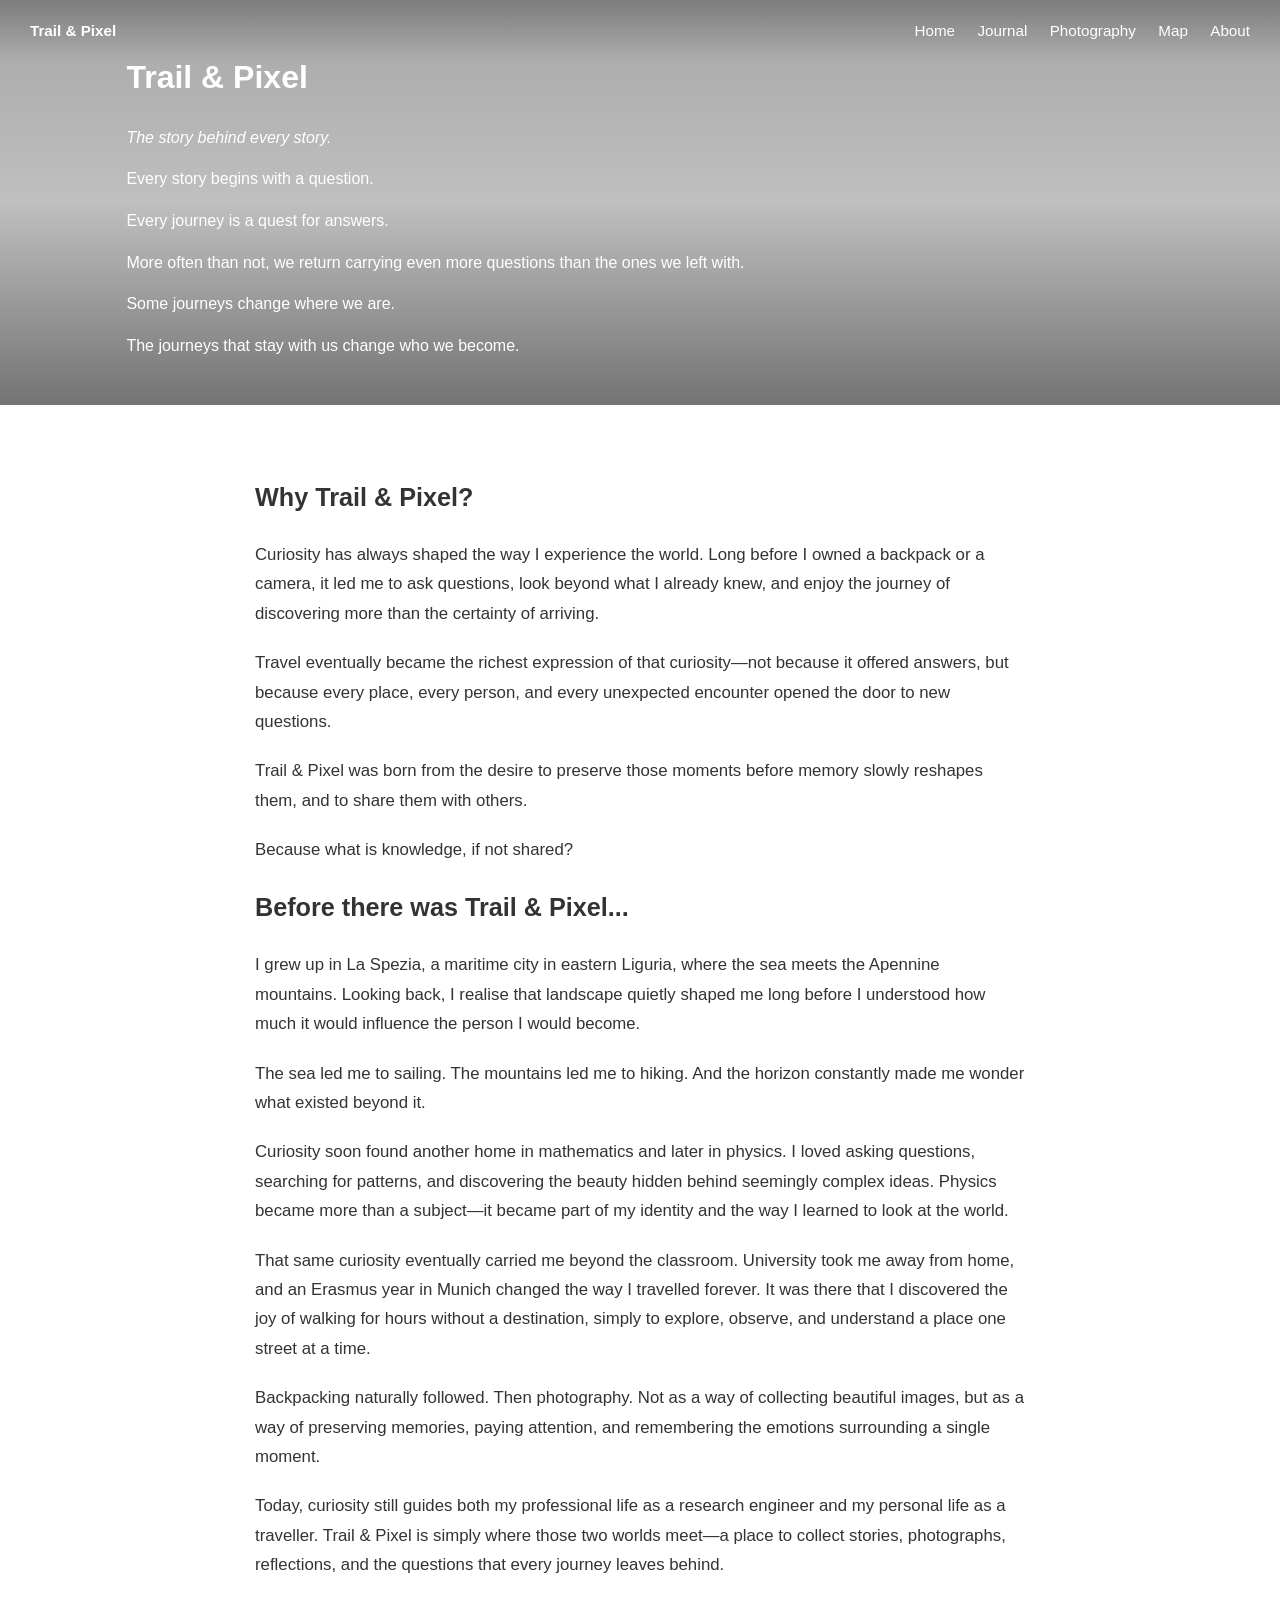
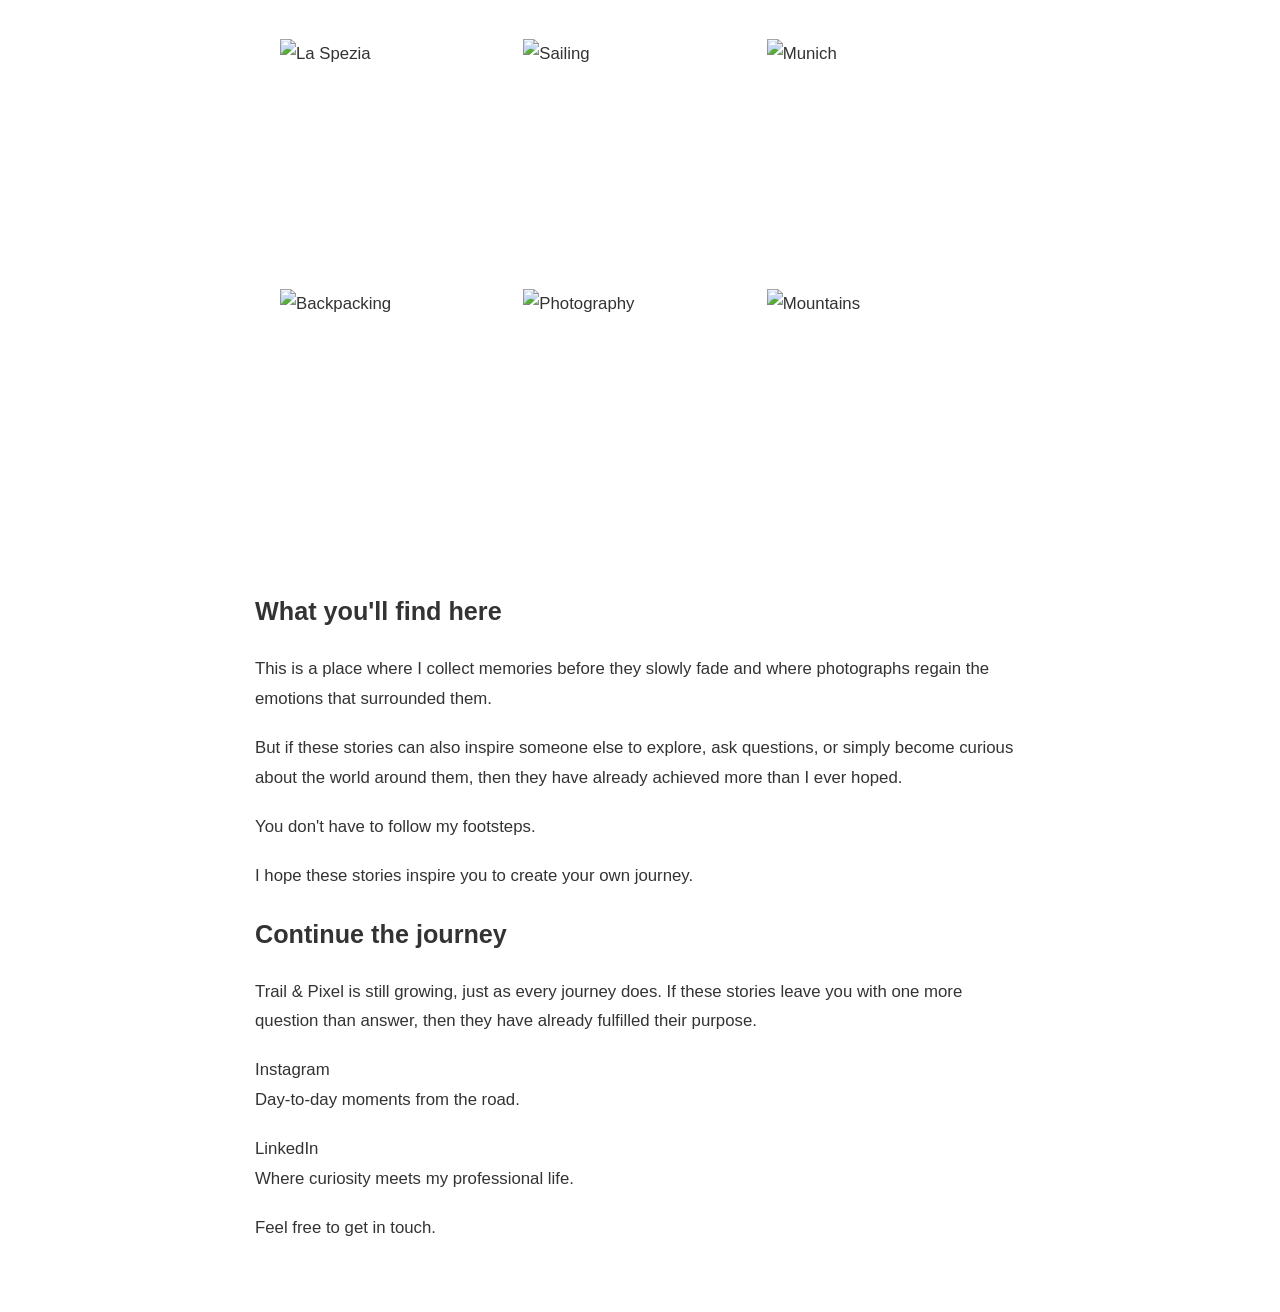
==== about.html @ 0eb4bc09 "Update about.html" ====
<!DOCTYPE html>
<html lang="en">

<head>
    <meta charset="utf-8">
    <meta name="viewport" content="width=device-width, initial-scale=1">
    <title>About | Trail & Pixel</title>

    <link rel="stylesheet" href="style.css">
</head>

<body class="about">

<!-- =========================
     NAVIGATION
========================== -->

<nav>

    <div class="logo">
        <a href="index.html"><strong>Trail & Pixel</strong></a>
    </div>

    <div class="nav-links">
        <a href="index.html">Home</a>
        <a href="journal.html">Journal</a>
        <a href="photography.html">Photography</a>
        <a href="map.html">Map</a>
        <a href="about.html">About</a>
    </div>

</nav>


<!-- =========================
     HERO
========================== -->

<header class="about-hero">

    <div class="overlay"></div>

    <div class="hero-content">

        <h1>Trail & Pixel</h1>

        <p class="subtitle">
            <em>The story behind every story.</em>
        </p>

        <div class="manifesto">

            <p>Every story begins with a question.</p>

            <p>Every journey is a quest for answers.</p>

            <p>More often than not, we return carrying even more questions than the ones we left with.</p>

            <p>Some journeys change where we are.</p>

            <p>The journeys that stay with us change who we become.</p>

        </div>

    </div>

</header>


<!-- =========================
     MAIN CONTENT
========================== -->

<main class="about-content">


<section>

<h2>Why Trail & Pixel?</h2>

<p>
Curiosity has always shaped the way I experience the world.
Long before I owned a backpack or a camera, it led me to ask questions, look beyond what I already knew, and enjoy the journey of discovering more than the certainty of arriving.
</p>

<p>
Travel eventually became the richest expression of that curiosity—not because it offered answers, but because every place, every person, and every unexpected encounter opened the door to new questions.
</p>

<p>
Trail & Pixel was born from the desire to preserve those moments before memory slowly reshapes them, and to share them with others.
</p>

<p>
Because what is knowledge, if not shared?
</p>

</section>


<section>

<h2>Before there was Trail & Pixel...</h2>

<p>
I grew up in La Spezia, a maritime city in eastern Liguria, where the sea meets the Apennine mountains. Looking back, I realise that landscape quietly shaped me long before I understood how much it would influence the person I would become.
</p>

<p>
The sea led me to sailing. The mountains led me to hiking. And the horizon constantly made me wonder what existed beyond it.
</p>

<p>
Curiosity soon found another home in mathematics and later in physics. I loved asking questions, searching for patterns, and discovering the beauty hidden behind seemingly complex ideas. Physics became more than a subject—it became part of my identity and the way I learned to look at the world.
</p>

<p>
That same curiosity eventually carried me beyond the classroom. University took me away from home, and an Erasmus year in Munich changed the way I travelled forever. It was there that I discovered the joy of walking for hours without a destination, simply to explore, observe, and understand a place one street at a time.
</p>

<p>
Backpacking naturally followed. Then photography. Not as a way of collecting beautiful images, but as a way of preserving memories, paying attention, and remembering the emotions surrounding a single moment.
</p>

<p>
Today, curiosity still guides both my professional life as a research engineer and my personal life as a traveller. Trail & Pixel is simply where those two worlds meet—a place to collect stories, photographs, reflections, and the questions that every journey leaves behind.
</p>

</section>


<!-- =========================
     IMAGE STRIP
========================== -->

<section class="strip">

    <img src="images/laspezia.jpg" alt="La Spezia">

    <img src="images/sailing.jpg" alt="Sailing">

    <img src="images/munich.jpg" alt="Munich">

    <img src="images/backpacking.jpg" alt="Backpacking">

    <img src="images/camera.jpg" alt="Photography">

    <img src="images/mountains.jpg" alt="Mountains">

</section>


<!-- =========================
     CONTINUE
========================== -->

<section class="continue">
<!-- WHAT YOU'LL FIND HERE -->

<section class="what-youll-find">

<h2>What you'll find here</h2>
<p>
This is a place where I collect memories before they slowly fade and where photographs regain the emotions that surrounded them.
</p>

<p>
But if these stories can also inspire someone else to explore, ask questions, or simply become curious about the world around them, then they have already achieved more than I ever hoped.
</p>

<p>
You don't have to follow my footsteps.
</p>

<p>
I hope these stories inspire you to create your own journey.
</p>

</section>

<!-- =========================
     CONTINUE
========================== -->

<section class="continue">
   
<h2>Continue the journey</h2>

<p>
Trail & Pixel is still growing, just as every journey does.
If these stories leave you with one more question than answer, then they have already fulfilled their purpose.
</p>

<div class="social-links">

<p>
<a href="https://www.instagram.com/YOURPROFILE" target="_blank">Instagram</a><br>
Day-to-day moments from the road.
</p>

<p>
<a href="https://www.linkedin.com/in/letiziaferbel/" target="_blank">LinkedIn</a><br>
Where curiosity meets my professional life.
</p>

<p>
  <a href="mailto:YOUR_EMAIL@example.com">
    Feel free to get in touch.
  </a>
</p>


</section>

</div>

</section>

</main>

</body>

</html>
---- style.css ----
/* =========================
   BASE
========================= */

* {
  box-sizing: border-box;
}

body {
  margin: 0;
  font-family: -apple-system, BlinkMacSystemFont, "Segoe UI", Roboto, sans-serif;
  line-height: 1.6;
  color: #222;
  background: #fff;
}

a {
  text-decoration: none;
  color: inherit;
}

/* =========================
   NAV (GLOBAL)
========================= */

nav {
  position: absolute;
  width: 100%;
  top: 0;
  left: 0;
  padding: 18px 30px;
  display: flex;
  justify-content: space-between;
  align-items: center;
  z-index: 10;

  /* subtle readability over images */
  background: linear-gradient(
    to bottom,
    rgba(0,0,0,0.25),
    rgba(0,0,0,0)
  );
}

nav a {
  color: white;
  margin-left: 18px;
  font-size: 0.95rem;
}

nav a:first-child {
  margin-left: 0;
}

/* =========================
   HERO (HOME)
========================= */

.hero {
  height: 65vh;
  background: url('images/hero.jpg') center/cover no-repeat;
  position: relative;

  display: flex;
  align-items: center;
  justify-content: flex-start;

  color: white;
}

.overlay {
  position: absolute;
  inset: 0;
  background: linear-gradient(
    to bottom,
    rgba(0,0,0,0.35),
    rgba(0,0,0,0.25),
    rgba(0,0,0,0.55)
  );
}

.hero-content {
  position: relative;
  max-width: 720px;
  padding: 0 24px;
  margin-left: 8vw;
}

.hero h1 {
  font-size: 3rem;
  font-weight: 500;
  margin: 0;
  letter-spacing: 1px;
}

.hero p {
  margin-top: 10px;
  font-weight: 300;
  opacity: 0.9;
  max-width: 600px;
}

/* =========================
   FEATURED (HOME)
========================= */

.featured {
  max-width: 1100px;
  margin: 80px auto;
  padding: 0 25px;
}

.featured h3 {
  font-weight: 500;
  margin-bottom: 20px;
}

.featured-card {
  display: block;
}

.featured-card img {
  width: 100%;
  height: 420px;
  object-fit: cover;
  margin-bottom: 15px;
}

.featured-text h4 {
  margin: 0;
  font-weight: 500;
}

.featured-text p {
  color: #555;
}

/* =========================
   SECTIONS (HOME)
========================= */

.sections {
  display: grid;
  grid-template-columns: repeat(3, 1fr);
  gap: 40px;
  max-width: 1100px;
  margin: 0 auto;
  padding: 0 25px;
}

.card {
  padding: 0;
}

.card h3 {
  font-size: 1.2rem;
  font-weight: 500;
  margin-bottom: 8px;
}

.card p {
  font-size: 0.95rem;
  opacity: 0.7;
}

.card a {
  display: inline-block;
  margin-top: 12px;
  font-weight: 500;
  font-size: 0.9rem;
}

/* =========================
   ABOUT LINK (HOME)
========================= */

.about-link {
  text-align: center;
  margin: 70px 0;
}

.about-link a {
  font-size: 0.95rem;
  color: #111;
}

/* =========================
   ABOUT PAGE HERO
========================= */

body.about nav a {
  color: white;
}

.about-hero {
  height: 45vh;
  background: url('images/me_activity.jpg') center/cover no-repeat;
  position: relative;

  display: flex;
  align-items: center;
  justify-content: flex-start;

  color: white;
}

.about-hero .hero-content {
  margin-left: 8vw;
}

/* =========================
   ABOUT CONTENT
========================= */

.about-content {
  max-width: 820px;
  margin: 70px auto;
  padding: 0 25px;

  font-size: 1.05rem;
  line-height: 1.75;
  color: #333;
}

.about-content p {
  margin-bottom: 20px;
}

.quote {
  font-style: italic;
  opacity: 0.8;
}

/* =========================
   IMAGE STRIP
========================= */

.strip {
  display: grid;
  grid-template-columns: repeat(3, 1fr);
  gap: 10px;

  max-width: 1000px;
  margin: 60px auto;
  padding: 0 25px;
}

.strip img {
  width: 100%;
  height: 240px;
  object-fit: cover;
}

/* =========================
   ABOUT LINKS
========================= */

.about-links {
  max-width: 820px;
  margin: 80px auto;
  padding: 40px 25px 0;

  border-top: 1px solid rgba(0,0,0,0.08);
}

.about-links span {
  display: block;
  color: #666;
  margin-bottom: 20px;
}

.about-links a {
  display: block;
  font-weight: 500;
  margin-bottom: 10px;
  color: #111;
}

/* =========================
   RESPONSIVE
========================= */

@media (max-width: 900px) {

  .hero-content,
  .about-hero .hero-content {
    margin-left: 0;
    padding: 0 20px;
  }

  .sections {
    grid-template-columns: 1fr;
  }

  .strip {
    grid-template-columns: 1fr;
  }

  .strip img {
    height: 260px;
  }

  .hero h1 {
    font-size: 2.2rem;
  }
}
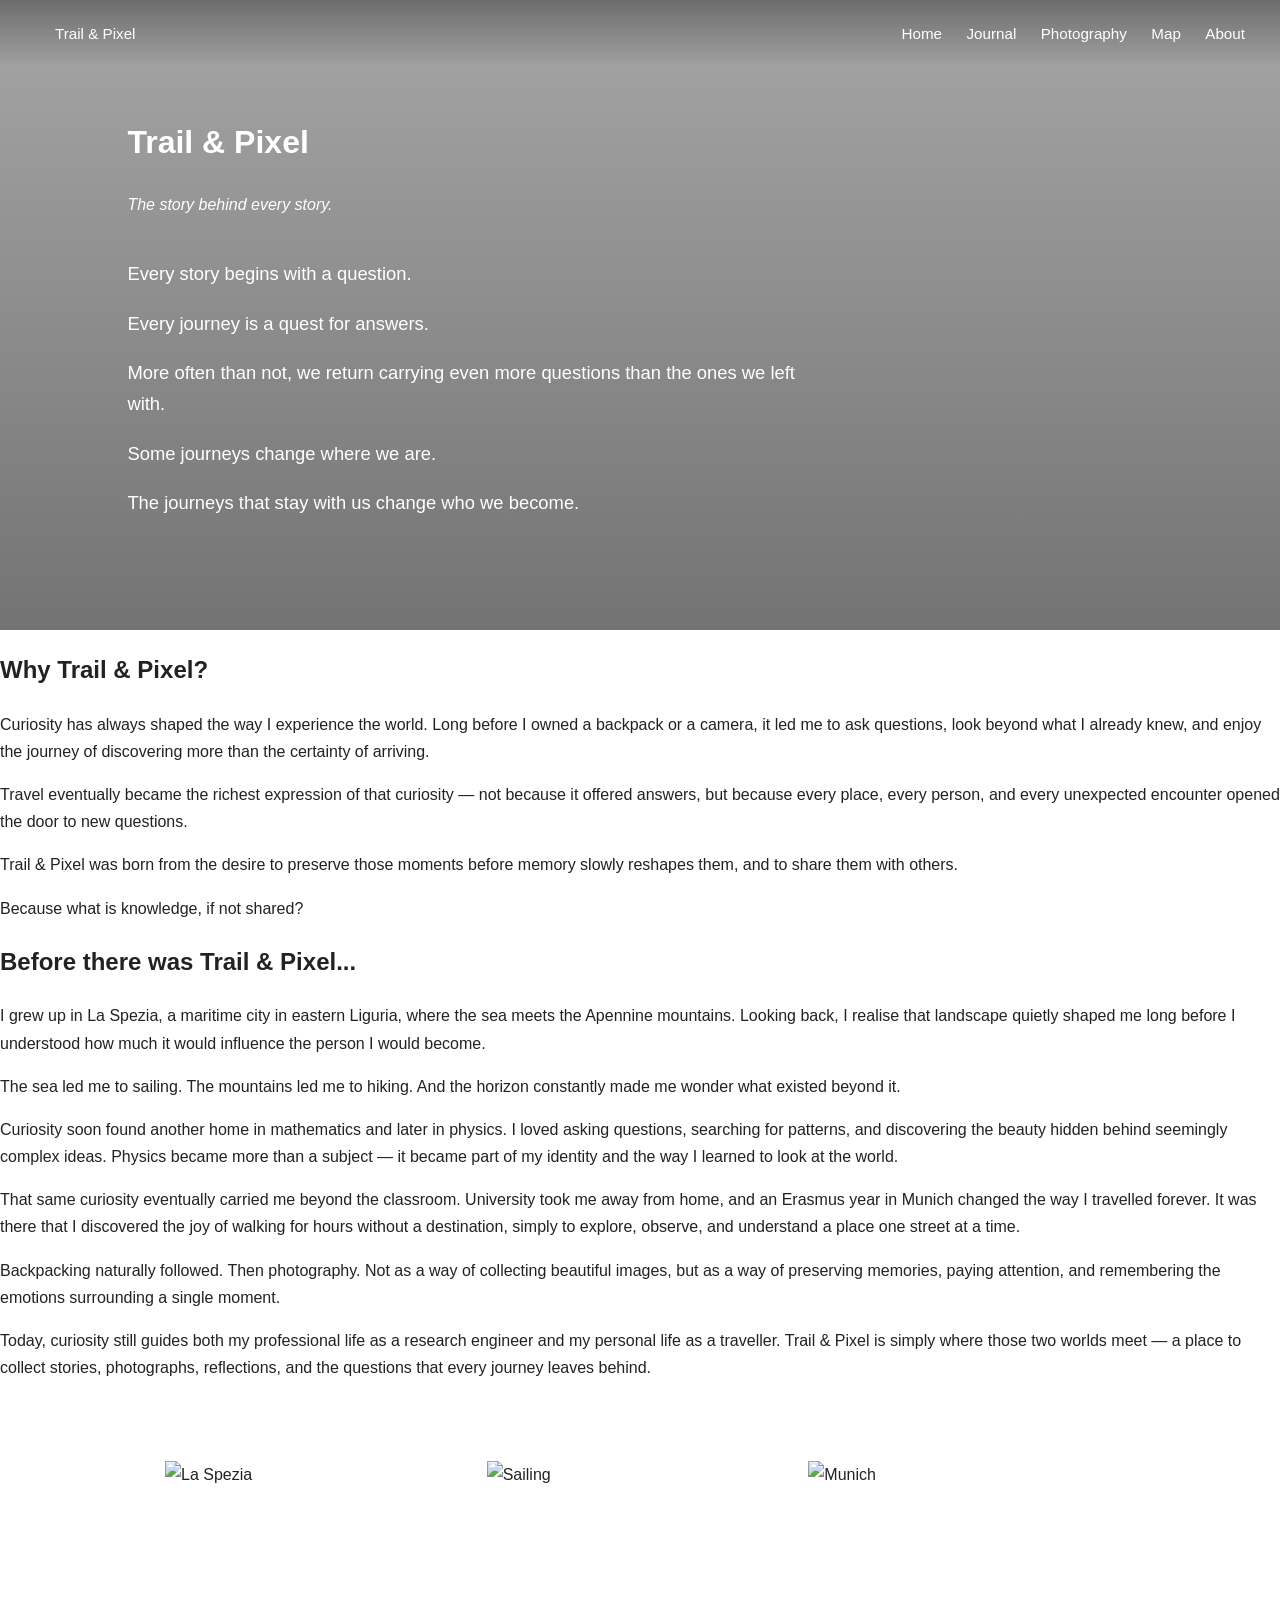
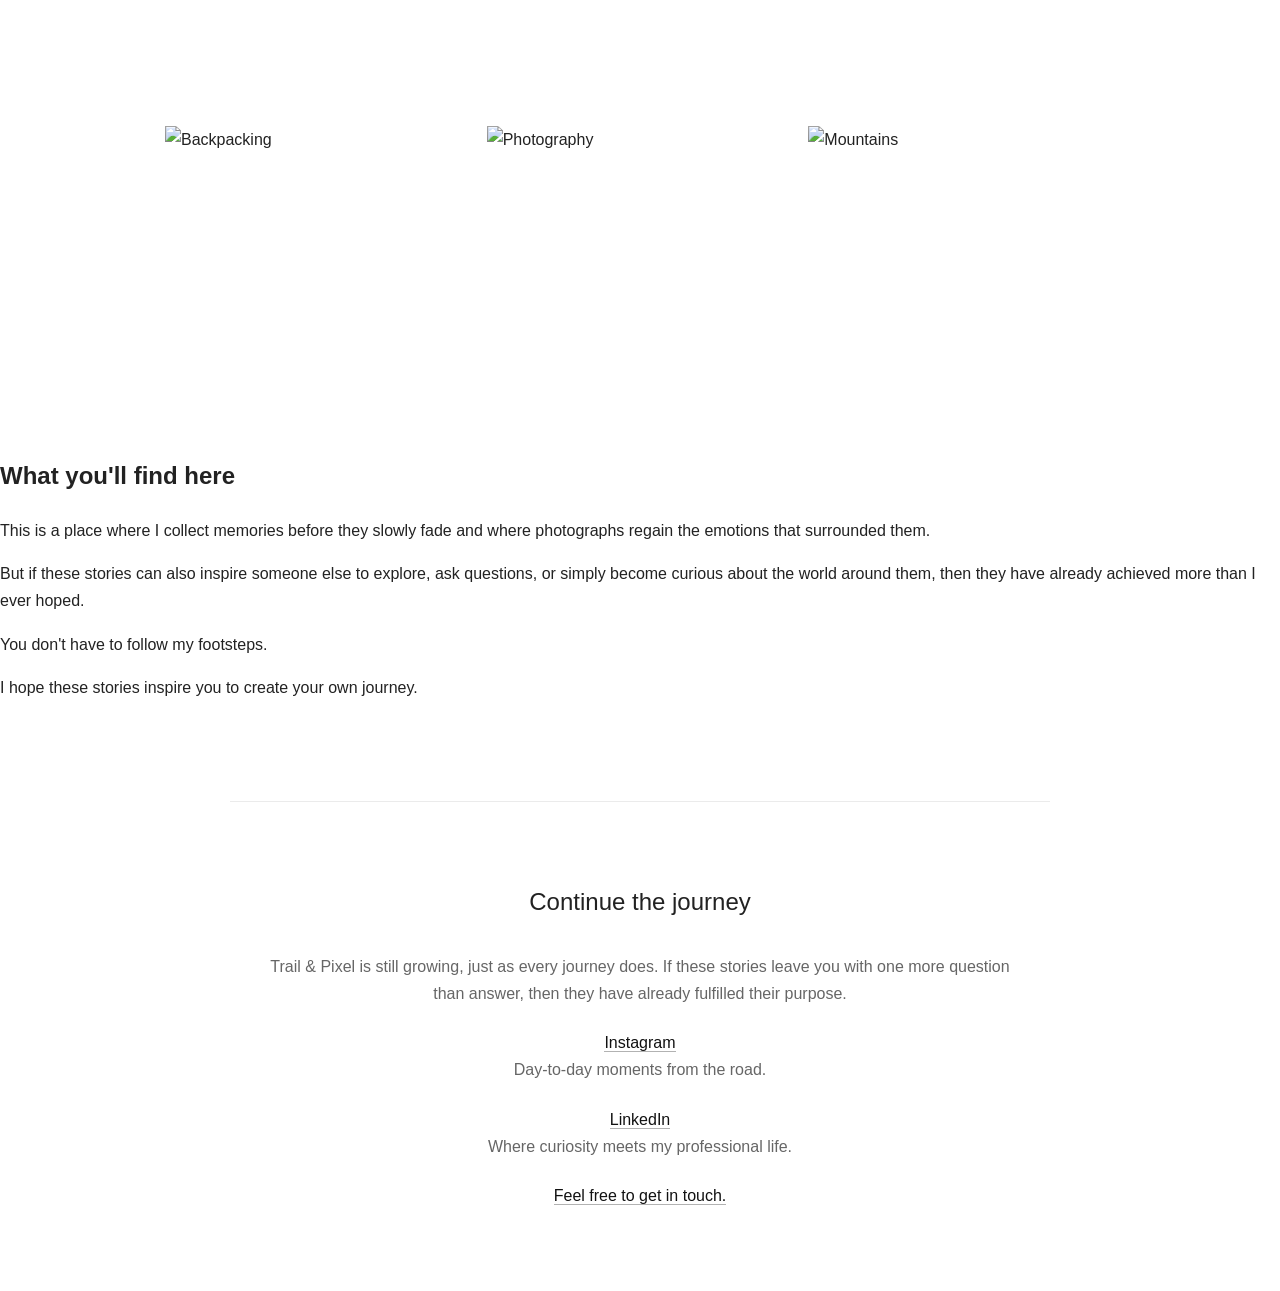
==== commit 8ff6b80f: "Update about.html" ====
--- a/about.html
+++ b/about.html
@@ -2,15 +2,20 @@
 <html lang="en">
 
 <head>
+
     <meta charset="utf-8">
     <meta name="viewport" content="width=device-width, initial-scale=1">
+
     <title>About | Trail & Pixel</title>
 
     <link rel="stylesheet" href="style.css">
+
 </head>
 
+
 <body class="about">
 
+
 <!-- =========================
      NAVIGATION
 ========================== -->
@@ -18,20 +23,31 @@
 <nav>
 
     <div class="logo">
-        <a href="index.html"><strong>Trail & Pixel</strong></a>
+        <a href="index.html">
+            <strong>Trail & Pixel</strong>
+        </a>
     </div>
 
+
     <div class="nav-links">
+
         <a href="index.html">Home</a>
+
         <a href="journal.html">Journal</a>
+
         <a href="photography.html">Photography</a>
+
         <a href="map.html">Map</a>
+
         <a href="about.html">About</a>
+
     </div>
 
 </nav>
 
 
+
+
 <!-- =========================
      HERO
 ========================== -->
@@ -40,51 +56,78 @@
 
     <div class="overlay"></div>
 
+
     <div class="hero-content">
 
-        <h1>Trail & Pixel</h1>
+
+        <h1>
+            Trail & Pixel
+        </h1>
+
 
         <p class="subtitle">
             <em>The story behind every story.</em>
         </p>
 
+
+
         <div class="manifesto">
 
-            <p>Every story begins with a question.</p>
-
-            <p>Every journey is a quest for answers.</p>
-
-            <p>More often than not, we return carrying even more questions than the ones we left with.</p>
-
-            <p>Some journeys change where we are.</p>
-
-            <p>The journeys that stay with us change who we become.</p>
+            <p>
+                Every story begins with a question.
+            </p>
+
+
+            <p>
+                Every journey is a quest for answers.
+            </p>
+
+
+            <p>
+                More often than not, we return carrying even more questions than the ones we left with.
+            </p>
+
+
+            <p>
+                Some journeys change where we are.
+            </p>
+
+
+            <p>
+                The journeys that stay with us change who we become.
+            </p>
+
 
         </div>
 
+
     </div>
 
 </header>
 
 
+
+
+
 <!-- =========================
      MAIN CONTENT
 ========================== -->
-
 <main class="about-content">
-
-
+    
+<!-- =========================
+     WHY TRAIL & PIXEL
+========================== -->
 <section>
-
-<h2>Why Trail & Pixel?</h2>
-
+<h2>
+    Why Trail & Pixel?
+</h2>
 <p>
 Curiosity has always shaped the way I experience the world.
 Long before I owned a backpack or a camera, it led me to ask questions, look beyond what I already knew, and enjoy the journey of discovering more than the certainty of arriving.
 </p>
 
 <p>
-Travel eventually became the richest expression of that curiosity—not because it offered answers, but because every place, every person, and every unexpected encounter opened the door to new questions.
+Travel eventually became the richest expression of that curiosity — not because it offered answers, but because every place, every person, and every unexpected encounter opened the door to new questions.
 </p>
 
 <p>
@@ -94,14 +137,15 @@
 <p>
 Because what is knowledge, if not shared?
 </p>
-
-</section>
-
-
+</section>
+
+<!-- =========================
+     BEFORE TRAIL & PIXEL
+========================== -->
 <section>
-
-<h2>Before there was Trail & Pixel...</h2>
-
+<h2>
+    Before there was Trail & Pixel...
+</h2>
 <p>
 I grew up in La Spezia, a maritime city in eastern Liguria, where the sea meets the Apennine mountains. Looking back, I realise that landscape quietly shaped me long before I understood how much it would influence the person I would become.
 </p>
@@ -111,7 +155,7 @@
 </p>
 
 <p>
-Curiosity soon found another home in mathematics and later in physics. I loved asking questions, searching for patterns, and discovering the beauty hidden behind seemingly complex ideas. Physics became more than a subject—it became part of my identity and the way I learned to look at the world.
+Curiosity soon found another home in mathematics and later in physics. I loved asking questions, searching for patterns, and discovering the beauty hidden behind seemingly complex ideas. Physics became more than a subject — it became part of my identity and the way I learned to look at the world.
 </p>
 
 <p>
@@ -123,43 +167,30 @@
 </p>
 
 <p>
-Today, curiosity still guides both my professional life as a research engineer and my personal life as a traveller. Trail & Pixel is simply where those two worlds meet—a place to collect stories, photographs, reflections, and the questions that every journey leaves behind.
-</p>
-
-</section>
-
+Today, curiosity still guides both my professional life as a research engineer and my personal life as a traveller. Trail & Pixel is simply where those two worlds meet — a place to collect stories, photographs, reflections, and the questions that every journey leaves behind.
+</p>
+</section>
 
 <!-- =========================
      IMAGE STRIP
 ========================== -->
-
 <section class="strip">
-
     <img src="images/laspezia.jpg" alt="La Spezia">
-
     <img src="images/sailing.jpg" alt="Sailing">
-
     <img src="images/munich.jpg" alt="Munich">
-
     <img src="images/backpacking.jpg" alt="Backpacking">
-
     <img src="images/camera.jpg" alt="Photography">
-
     <img src="images/mountains.jpg" alt="Mountains">
-
-</section>
-
-
-<!-- =========================
-     CONTINUE
-========================== -->
-
-<section class="continue">
-<!-- WHAT YOU'LL FIND HERE -->
-
+</section>
+
+
+<!-- =========================
+     WHAT YOU'LL FIND HERE
+========================== -->
 <section class="what-youll-find">
-
-<h2>What you'll find here</h2>
+<h2>
+    What you'll find here
+</h2>
 <p>
 This is a place where I collect memories before they slowly fade and where photographs regain the emotions that surrounded them.
 </p>
@@ -175,49 +206,45 @@
 <p>
 I hope these stories inspire you to create your own journey.
 </p>
-
-</section>
-
-<!-- =========================
-     CONTINUE
-========================== -->
-
-<section class="continue">
-   
-<h2>Continue the journey</h2>
-
+</section>
+
+</main>
+
+
+<!-- =========================
+     GLOBAL FOOTER
+========================== -->
+<footer class="site-footer">
+<h2>
+    Continue the journey
+</h2>
 <p>
 Trail & Pixel is still growing, just as every journey does.
 If these stories leave you with one more question than answer, then they have already fulfilled their purpose.
 </p>
 
-<div class="social-links">
-
-<p>
-<a href="https://www.instagram.com/YOURPROFILE" target="_blank">Instagram</a><br>
+<p>
+<a href="https://www.instagram.com/YOURPROFILE" target="_blank">
+Instagram
+</a>
+<br>
 Day-to-day moments from the road.
 </p>
 
 <p>
-<a href="https://www.linkedin.com/in/letiziaferbel/" target="_blank">LinkedIn</a><br>
+<a href="https://www.linkedin.com/in/letiziaferbel/" target="_blank">
+LinkedIn
+</a>
+<br>
 Where curiosity meets my professional life.
 </p>
 
 <p>
-  <a href="mailto:YOUR_EMAIL@example.com">
-    Feel free to get in touch.
-  </a>
-</p>
-
-
-</section>
-
-</div>
-
-</section>
-
-</main>
+<a href="mailto:YOUR_EMAIL@example.com">
+Feel free to get in touch.
+</a>
+</p>
+</footer>
 
 </body>
-
 </html>
--- a/style.css
+++ b/style.css
@@ -3,304 +3,625 @@
 ========================= */
 
 * {
-  box-sizing: border-box;
+    box-sizing: border-box;
 }
 
 body {
-  margin: 0;
-  font-family: -apple-system, BlinkMacSystemFont, "Segoe UI", Roboto, sans-serif;
-  line-height: 1.6;
-  color: #222;
-  background: #fff;
-}
+
+    margin: 0;
+
+    font-family:
+    -apple-system,
+    BlinkMacSystemFont,
+    "Segoe UI",
+    Roboto,
+    Helvetica,
+    Arial,
+    sans-serif;
+
+    line-height: 1.7;
+
+    color: #222;
+
+    background: #fff;
+}
+
 
 a {
-  text-decoration: none;
-  color: inherit;
-}
-
-/* =========================
-   NAV (GLOBAL)
-========================= */
+
+    text-decoration: none;
+
+    color: inherit;
+
+}
+
+
+img {
+
+    max-width: 100%;
+
+    display: block;
+
+}
+
+
+/* =========================
+   NAVIGATION (GLOBAL)
+========================= */
+
 
 nav {
-  position: absolute;
-  width: 100%;
-  top: 0;
-  left: 0;
-  padding: 18px 30px;
-  display: flex;
-  justify-content: space-between;
-  align-items: center;
-  z-index: 10;
-
-  /* subtle readability over images */
-  background: linear-gradient(
-    to bottom,
-    rgba(0,0,0,0.25),
-    rgba(0,0,0,0)
-  );
-}
+
+    position: absolute;
+
+    top: 0;
+    left: 0;
+
+    width: 100%;
+
+    padding: 20px 35px;
+
+    display: flex;
+
+    justify-content: space-between;
+
+    align-items: center;
+
+    z-index: 20;
+
+
+    background:
+    linear-gradient(
+        to bottom,
+        rgba(0,0,0,0.35),
+        transparent
+    );
+
+}
+
 
 nav a {
-  color: white;
-  margin-left: 18px;
-  font-size: 0.95rem;
-}
-
-nav a:first-child {
-  margin-left: 0;
-}
-
-/* =========================
-   HERO (HOME)
-========================= */
+
+    color: white;
+
+    margin-left: 20px;
+
+    font-size: 0.95rem;
+
+}
+
+
+nav strong {
+
+    font-weight: 500;
+
+}
+
+
+
+/* =========================
+   HERO (GLOBAL)
+========================= */
+
+
+.hero,
+.about-hero {
+
+
+    position: relative;
+
+
+    display: flex;
+
+    align-items: center;
+
+    color: white;
+
+
+}
+
 
 .hero {
-  height: 65vh;
-  background: url('images/hero.jpg') center/cover no-repeat;
-  position: relative;
-
-  display: flex;
-  align-items: center;
-  justify-content: flex-start;
-
-  color: white;
-}
+
+
+    height: 65vh;
+
+    background:
+    url('images/hero.jpg')
+    center/cover no-repeat;
+
+
+}
+
+
+.about-hero {
+
+
+    height: 70vh;
+
+
+    background:
+    url('images/me_activity.jpg')
+    center/cover no-repeat;
+
+
+}
+
+
 
 .overlay {
-  position: absolute;
-  inset: 0;
-  background: linear-gradient(
-    to bottom,
-    rgba(0,0,0,0.35),
-    rgba(0,0,0,0.25),
-    rgba(0,0,0,0.55)
-  );
-}
+
+
+    position: absolute;
+
+    inset: 0;
+
+
+    background:
+    linear-gradient(
+        to bottom,
+        rgba(0,0,0,0.35),
+        rgba(0,0,0,0.55)
+    );
+
+
+}
+
+
 
 .hero-content {
-  position: relative;
-  max-width: 720px;
-  padding: 0 24px;
-  margin-left: 8vw;
-}
+
+
+    position: relative;
+
+
+    max-width: 850px;
+
+
+    margin-left: 8vw;
+
+
+    padding: 0 25px;
+
+
+}
+
+
 
 .hero h1 {
-  font-size: 3rem;
-  font-weight: 500;
-  margin: 0;
-  letter-spacing: 1px;
-}
+
+
+    margin: 0;
+
+
+    font-size: 3rem;
+
+
+    font-weight: 500;
+
+
+    letter-spacing: 1px;
+
+
+}
+
+
 
 .hero p {
-  margin-top: 10px;
-  font-weight: 300;
-  opacity: 0.9;
-  max-width: 600px;
-}
-
-/* =========================
-   FEATURED (HOME)
-========================= */
+
+
+    margin-top: 12px;
+
+
+    font-size: 1.1rem;
+
+
+    font-weight: 300;
+
+
+}
+
+
+
+
+/* =========================
+   GENERAL CONTENT
+========================= */
+
+
+.content {
+
+
+    max-width: 850px;
+
+
+    margin: 90px auto;
+
+
+    padding: 0 25px;
+
+
+}
+
+
+.content h2 {
+
+
+    font-size: 1.8rem;
+
+
+    font-weight: 500;
+
+
+    margin-bottom: 35px;
+
+
+}
+
+
+
+.content p {
+
+
+    font-size: 1.08rem;
+
+
+    color: #444;
+
+
+    margin-bottom: 25px;
+
+
+}
+
+
+
+/* =========================
+   HOME FEATURED
+========================= */
+
 
 .featured {
-  max-width: 1100px;
-  margin: 80px auto;
-  padding: 0 25px;
-}
+
+
+    max-width:1100px;
+
+
+    margin:80px auto;
+
+
+    padding:0 25px;
+
+
+}
+
+
+
+.featured img {
+
+
+    width:100%;
+
+
+    height:420px;
+
+
+    object-fit:cover;
+
+
+}
+
+
 
 .featured h3 {
-  font-weight: 500;
-  margin-bottom: 20px;
-}
-
-.featured-card {
-  display: block;
-}
-
-.featured-card img {
-  width: 100%;
-  height: 420px;
-  object-fit: cover;
-  margin-bottom: 15px;
-}
-
-.featured-text h4 {
-  margin: 0;
-  font-weight: 500;
-}
+
+
+    font-weight:500;
+
+
+}
+
+
 
 .featured-text p {
-  color: #555;
-}
-
-/* =========================
-   SECTIONS (HOME)
-========================= */
+
+
+    color:#555;
+
+
+}
+
+
+
+
+/* =========================
+   HOME CARDS
+========================= */
+
 
 .sections {
-  display: grid;
-  grid-template-columns: repeat(3, 1fr);
-  gap: 40px;
-  max-width: 1100px;
-  margin: 0 auto;
-  padding: 0 25px;
-}
-
-.card {
-  padding: 0;
-}
+
+
+    max-width:1100px;
+
+
+    margin:0 auto 80px;
+
+
+    padding:0 25px;
+
+
+    display:grid;
+
+
+    grid-template-columns:repeat(3,1fr);
+
+
+    gap:40px;
+
+
+}
+
+
 
 .card h3 {
-  font-size: 1.2rem;
-  font-weight: 500;
-  margin-bottom: 8px;
-}
+
+
+    font-weight:500;
+
+
+}
+
+
 
 .card p {
-  font-size: 0.95rem;
-  opacity: 0.7;
-}
-
-.card a {
-  display: inline-block;
-  margin-top: 12px;
-  font-weight: 500;
-  font-size: 0.9rem;
-}
-
-/* =========================
-   ABOUT LINK (HOME)
-========================= */
-
-.about-link {
-  text-align: center;
-  margin: 70px 0;
-}
-
-.about-link a {
-  font-size: 0.95rem;
-  color: #111;
-}
-
-/* =========================
-   ABOUT PAGE HERO
-========================= */
-
-body.about nav a {
-  color: white;
-}
-
+
+
+    color:#666;
+
+
+    font-size:.95rem;
+
+
+}
+
+
+/* =========================
+   IMAGE STRIP
+========================= */
+
+
+.strip {
+
+
+    max-width:1000px;
+
+
+    margin:80px auto;
+
+
+    padding:0 25px;
+
+
+    display:grid;
+
+
+    grid-template-columns:repeat(3,1fr);
+
+
+    gap:15px;
+
+
+}
+
+
+
+.strip img {
+
+
+    height:250px;
+
+
+    width:100%;
+
+
+    object-fit:cover;
+
+
+}
+
+
+
+
+/* =========================
+   MANIFESTO
+========================= */
+
+
+.manifesto {
+
+
+    max-width:700px;
+
+
+    margin-top:40px;
+
+
+    font-size:1.15rem;
+
+
+    font-weight:300;
+
+
+}
+
+
+.manifesto p {
+
+
+    margin:18px 0;
+
+
+}
+
+
+
+/* =========================
+   FOOTER
+   CONTINUE THE JOURNEY
+========================= */
+
+
+.site-footer {
+
+
+    max-width:820px;
+
+
+    margin:100px auto 0;
+
+
+    padding:60px 25px;
+
+
+    border-top:
+
+    1px solid rgba(0,0,0,0.08);
+
+
+    text-align:center;
+
+
+}
+
+
+
+.site-footer h2 {
+
+
+    font-size:1.5rem;
+
+
+    font-weight:500;
+
+
+    margin-bottom:30px;
+
+
+}
+
+
+
+.site-footer p {
+
+
+    color:#666;
+
+
+    margin-bottom:22px;
+
+
+}
+
+
+
+.site-footer a {
+
+
+    color:#111;
+
+
+    font-weight:500;
+
+
+    border-bottom:
+
+    1px solid rgba(0,0,0,0.3);
+
+
+}
+
+
+
+/* =========================
+   MOBILE
+========================= */
+
+
+@media(max-width:900px){
+
+
+nav {
+
+
+    padding:18px;
+
+
+}
+
+
+
+nav a {
+
+
+    margin-left:10px;
+
+
+    font-size:.85rem;
+
+
+}
+
+
+
+.hero,
 .about-hero {
-  height: 45vh;
-  background: url('images/me_activity.jpg') center/cover no-repeat;
-  position: relative;
-
-  display: flex;
-  align-items: center;
-  justify-content: flex-start;
-
-  color: white;
-}
-
-.about-hero .hero-content {
-  margin-left: 8vw;
-}
-
-/* =========================
-   ABOUT CONTENT
-========================= */
-
-.about-content {
-  max-width: 820px;
-  margin: 70px auto;
-  padding: 0 25px;
-
-  font-size: 1.05rem;
-  line-height: 1.75;
-  color: #333;
-}
-
-.about-content p {
-  margin-bottom: 20px;
-}
-
-.quote {
-  font-style: italic;
-  opacity: 0.8;
-}
-
-/* =========================
-   IMAGE STRIP
-========================= */
+
+
+    height:75vh;
+
+
+}
+
+
+
+.hero-content {
+
+
+    margin-left:0;
+
+
+}
+
+
+
+.hero h1 {
+
+
+    font-size:2.3rem;
+
+
+}
+
+
+
+.sections {
+
+
+    grid-template-columns:1fr;
+
+
+}
+
+
 
 .strip {
-  display: grid;
-  grid-template-columns: repeat(3, 1fr);
-  gap: 10px;
-
-  max-width: 1000px;
-  margin: 60px auto;
-  padding: 0 25px;
-}
-
-.strip img {
-  width: 100%;
-  height: 240px;
-  object-fit: cover;
-}
-
-/* =========================
-   ABOUT LINKS
-========================= */
-
-.about-links {
-  max-width: 820px;
-  margin: 80px auto;
-  padding: 40px 25px 0;
-
-  border-top: 1px solid rgba(0,0,0,0.08);
-}
-
-.about-links span {
-  display: block;
-  color: #666;
-  margin-bottom: 20px;
-}
-
-.about-links a {
-  display: block;
-  font-weight: 500;
-  margin-bottom: 10px;
-  color: #111;
-}
-
-/* =========================
-   RESPONSIVE
-========================= */
-
-@media (max-width: 900px) {
-
-  .hero-content,
-  .about-hero .hero-content {
-    margin-left: 0;
-    padding: 0 20px;
-  }
-
-  .sections {
-    grid-template-columns: 1fr;
-  }
-
-  .strip {
-    grid-template-columns: 1fr;
-  }
-
-  .strip img {
-    height: 260px;
-  }
-
-  .hero h1 {
-    font-size: 2.2rem;
-  }
-}
+
+
+    grid-template-columns:1fr;
+
+
+}
+
+
+}
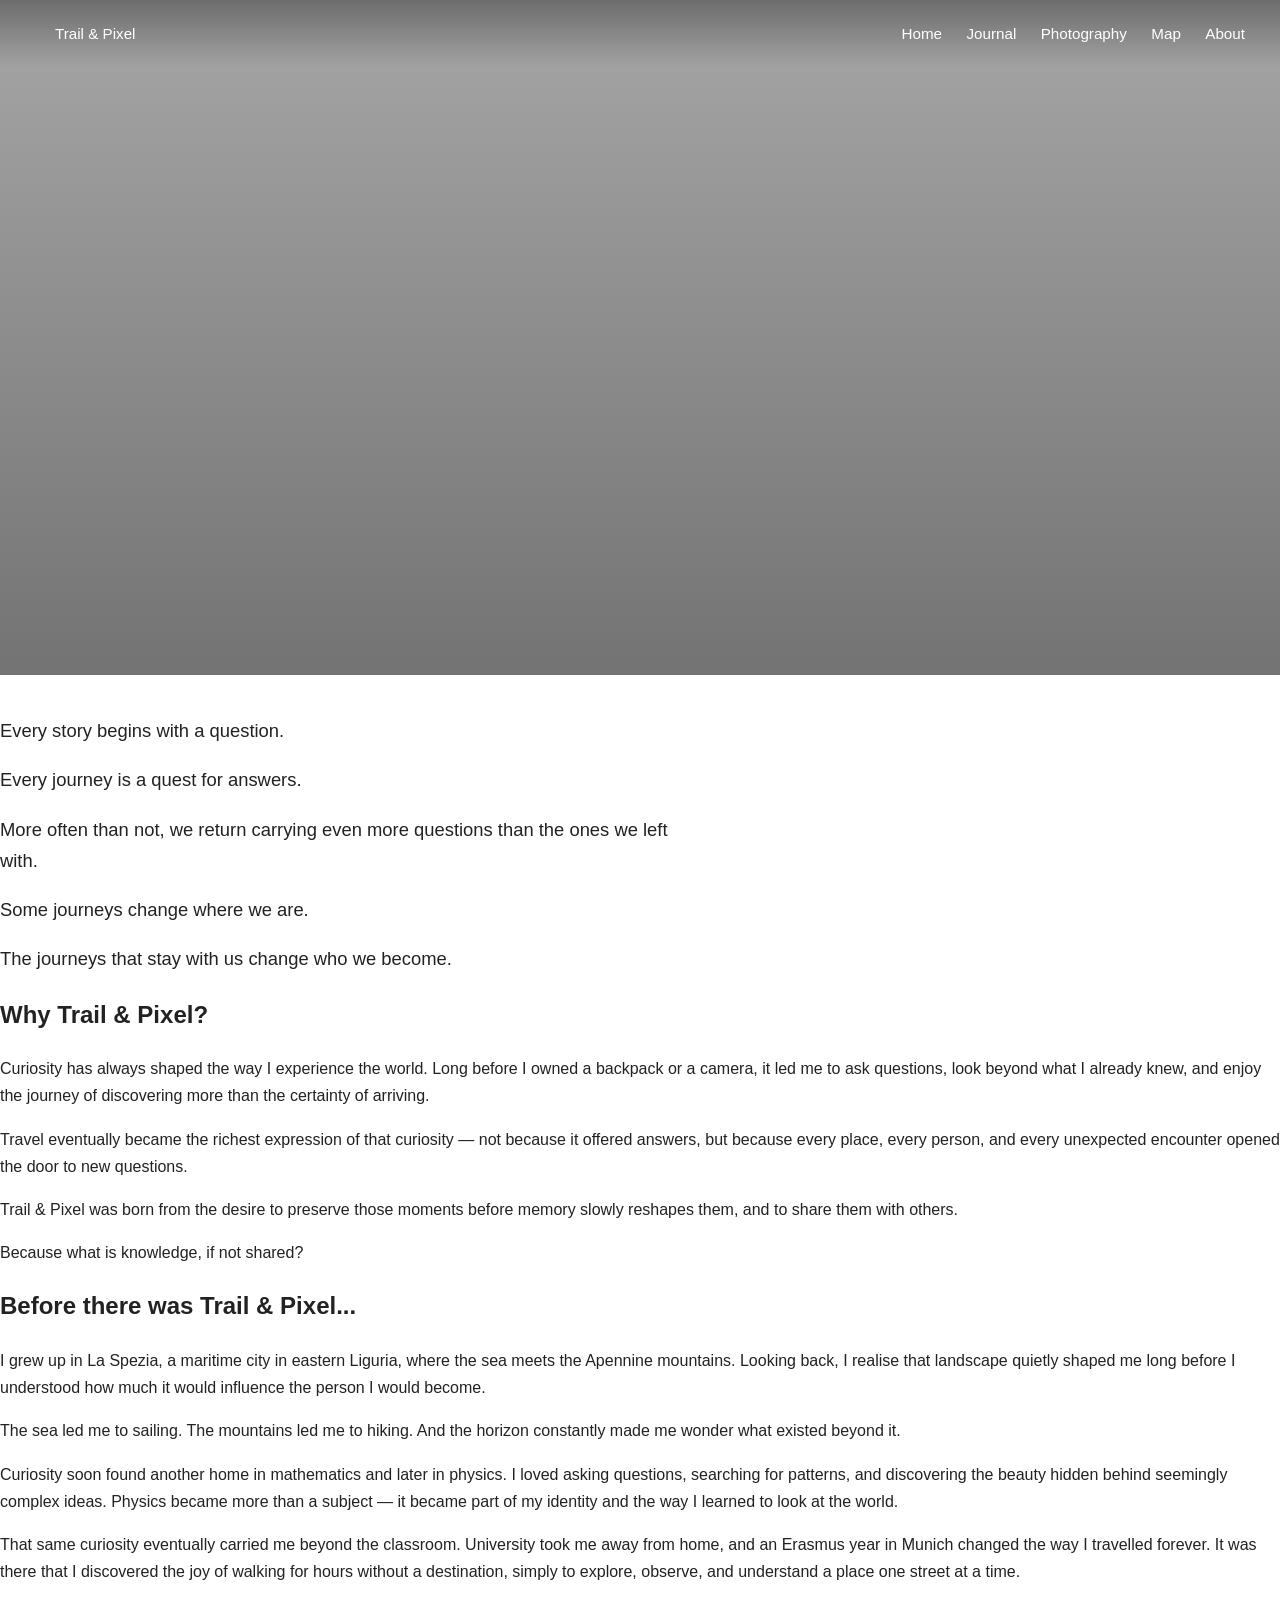
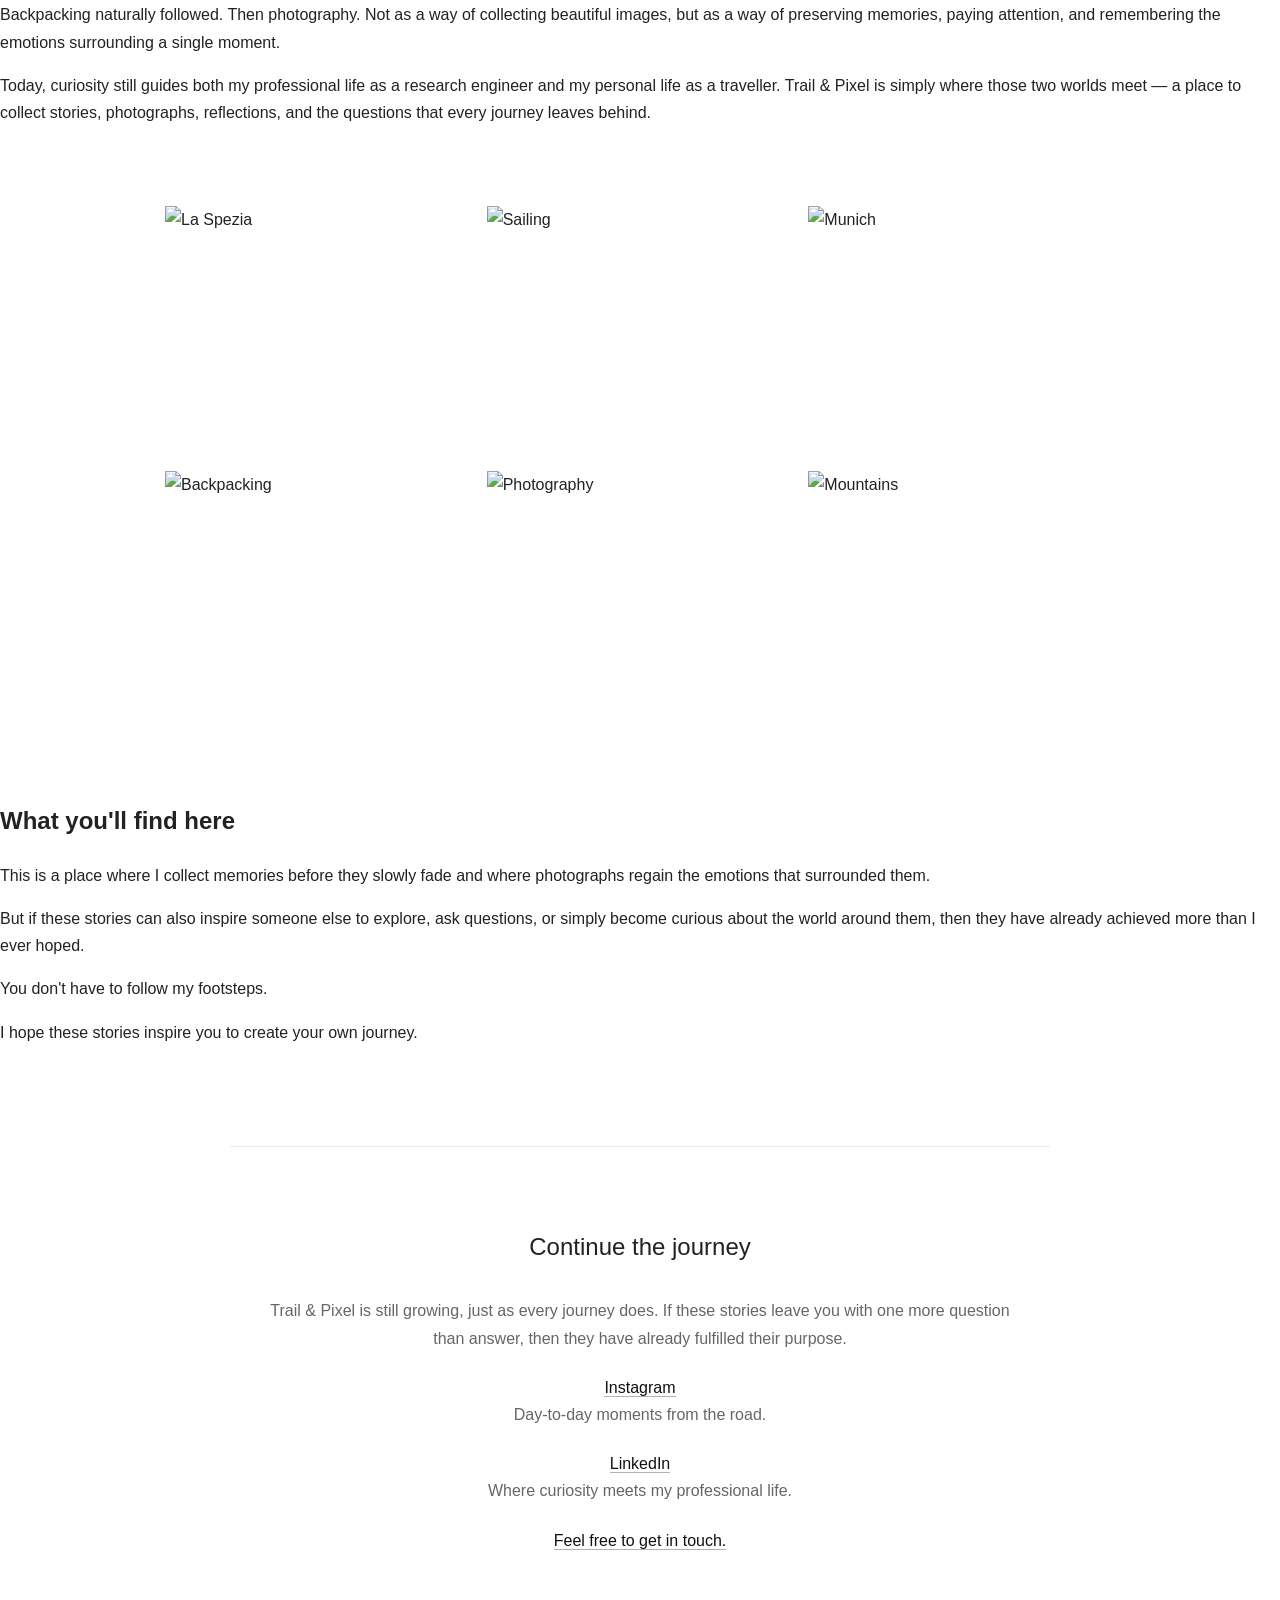
==== commit 19e80dad: "Update about.html" ====
--- a/about.html
+++ b/about.html
@@ -69,10 +69,13 @@
             <em>The story behind every story.</em>
         </p>
 
-
-
-        <div class="manifesto">
-
+    </div>
+
+
+    
+</header>
+
+<section class="manifesto">
             <p>
                 Every story begins with a question.
             </p>
@@ -101,12 +104,7 @@
         </div>
 
 
-    </div>
-
-</header>
-
-
-
+</section>
 
 
 <!-- =========================
--- a/style.css
+++ b/style.css
@@ -136,16 +136,14 @@
 
 .about-hero {
 
-
-    height: 70vh;
-
+    height: 75vh;
 
     background:
     url('images/me_activity.jpg')
     center/cover no-repeat;
 
-
-}
+}
+
 
 
 
@@ -169,55 +167,46 @@
 
 
 
-.hero-content {
-
-
-    position: relative;
-
-
-    max-width: 850px;
-
-
-    margin-left: 8vw;
-
-
-    padding: 0 25px;
-
-
-}
-
-
-
-.hero h1 {
-
-
-    margin: 0;
-
-
-    font-size: 3rem;
-
-
-    font-weight: 500;
-
-
-    letter-spacing: 1px;
-
-
-}
-
-
-
-.hero p {
-
-
-    margin-top: 12px;
-
-
-    font-size: 1.1rem;
-
-
-    font-weight: 300;
-
+.about-hero {
+
+    height: 75vh;
+
+    background:
+    url('images/me_activity.jpg')
+    center/cover no-repeat;
+
+}
+
+
+.about-hero .hero-content {
+
+    text-align:center;
+
+    margin:0 auto;
+
+}
+
+
+.about-hero h1 {
+
+    font-size:4rem;
+
+    letter-spacing:3px;
+
+    font-weight:400;
+
+}
+
+
+.about-hero .subtitle {
+
+    margin-top:25px;
+
+    font-size:1.3rem;
+
+    font-style:italic;
+
+    font-weight:300;
 
 }
 
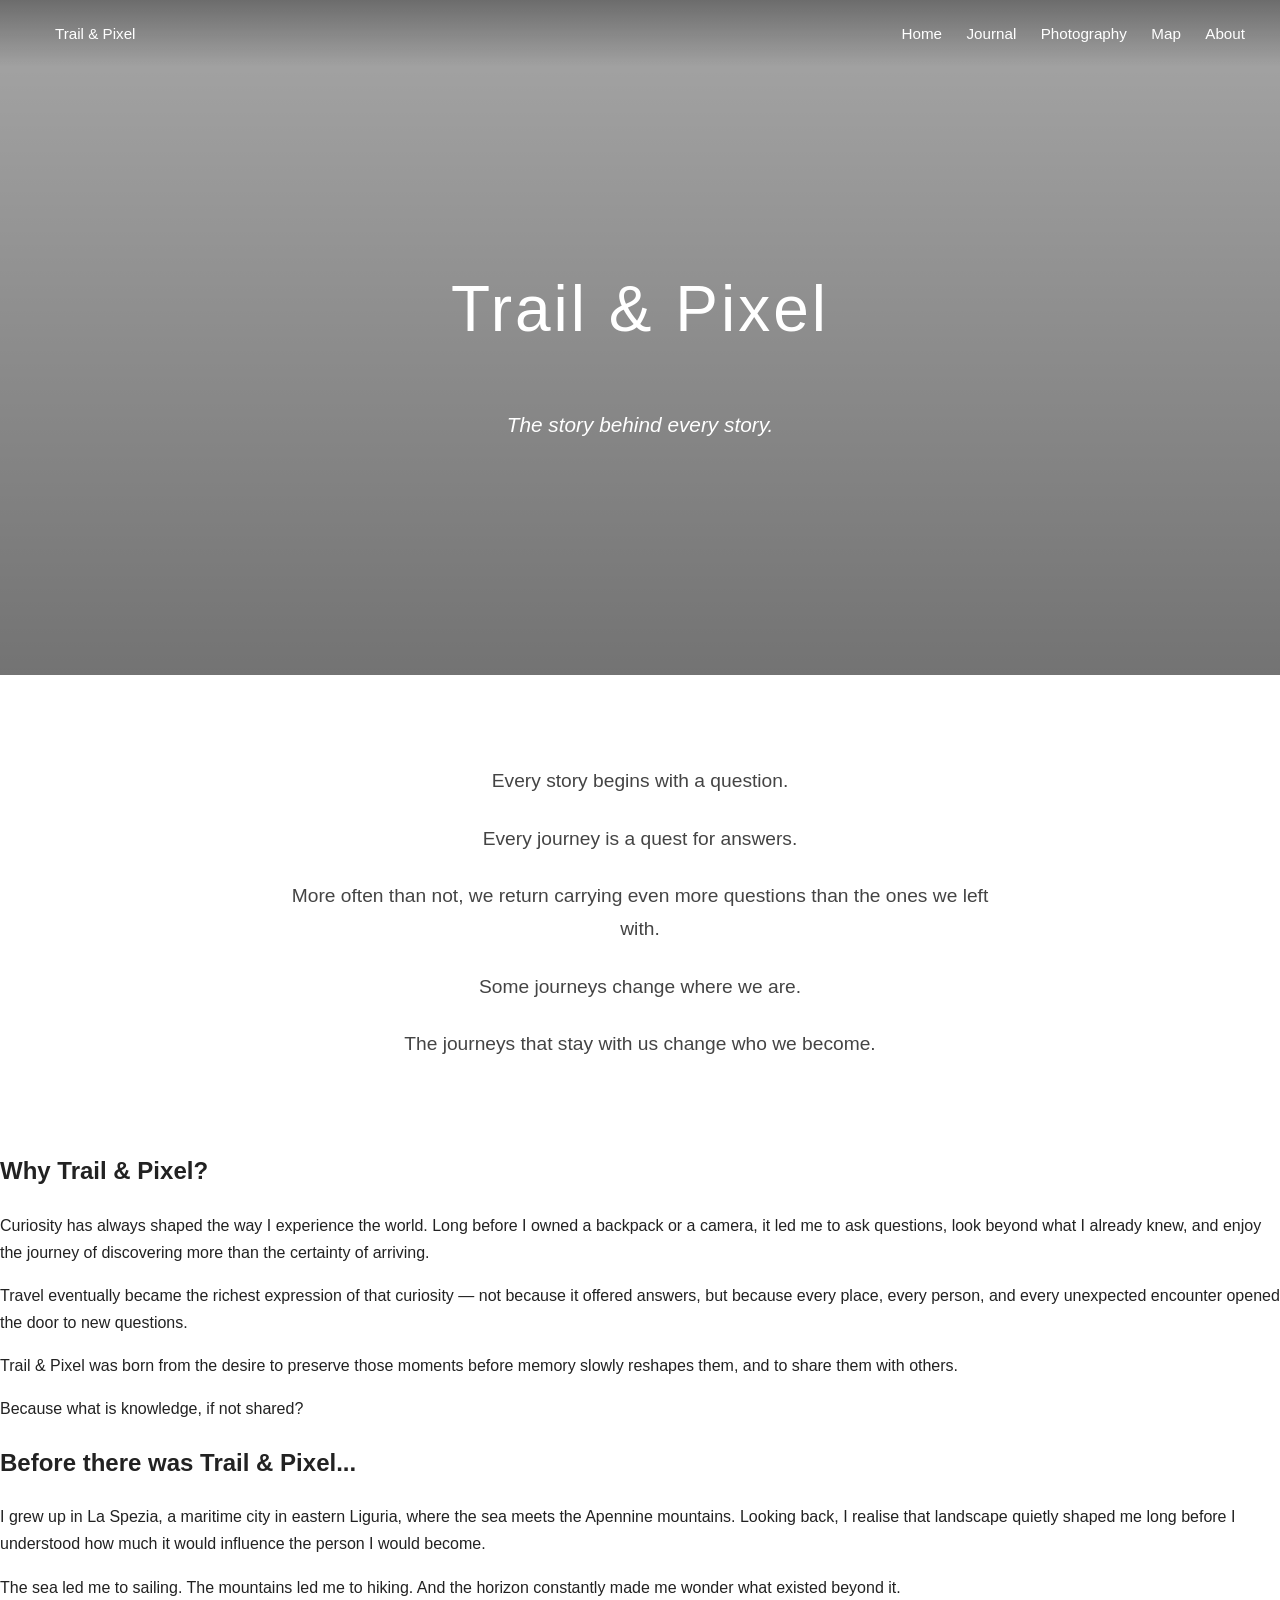
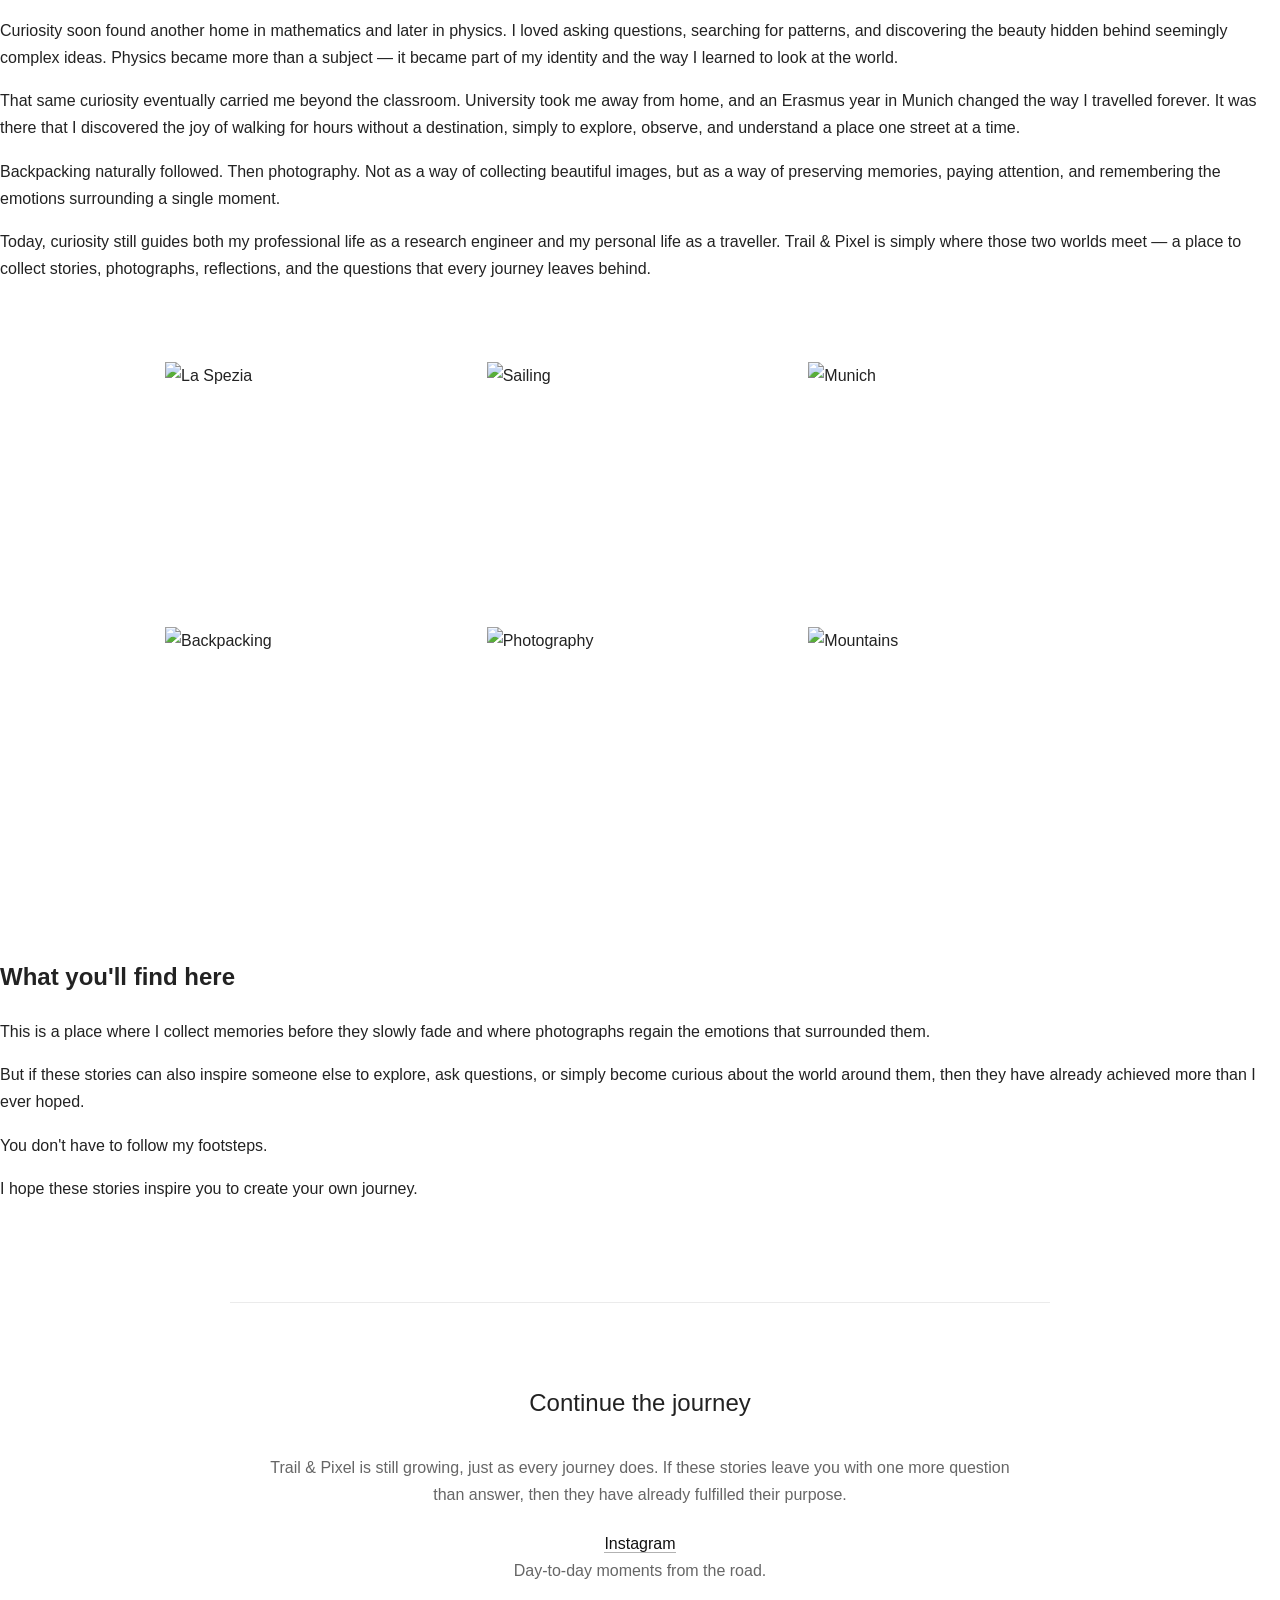
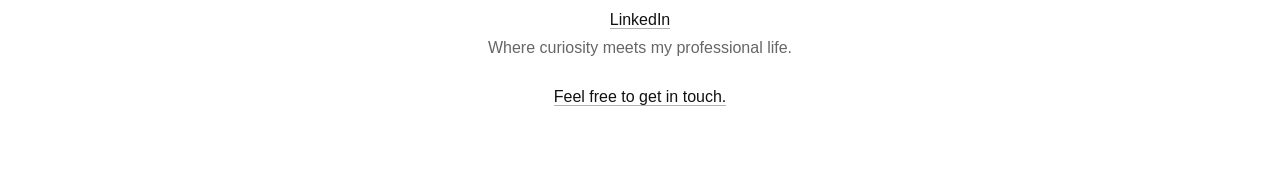
==== commit b5427c89: "Update about.html" ====
--- a/about.html
+++ b/about.html
@@ -100,8 +100,6 @@
                 The journeys that stay with us change who we become.
             </p>
 
-
-        </div>
 
 
 </section>
--- a/style.css
+++ b/style.css
@@ -180,10 +180,10 @@
 
 .about-hero .hero-content {
 
+    margin:0 auto;
+
     text-align:center;
 
-    margin:0 auto;
-
 }
 
 
@@ -427,29 +427,32 @@
 ========================= */
 
 
+/* =========================
+   MANIFESTO
+========================= */
+
 .manifesto {
 
-
-    max-width:700px;
-
-
-    margin-top:40px;
-
-
-    font-size:1.15rem;
-
-
-    font-weight:300;
-
+    max-width: 750px;
+
+    margin: 90px auto;
+
+    padding: 0 25px;
+
+    text-align: center;
+
+    font-size: 1.2rem;
+
+    font-weight: 300;
+
+    color: #444;
 
 }
 
 
 .manifesto p {
 
-
-    margin:18px 0;
-
+    margin: 25px 0;
 
 }
 
@@ -530,6 +533,19 @@
 
 }
 
+/* =========================
+   HERO CONTENT
+========================= */
+
+.hero-content {
+
+    position: relative;
+
+    max-width:850px;
+
+    padding:0 25px;
+
+}
 
 
 /* =========================
@@ -574,14 +590,6 @@
 
 
 
-.hero-content {
-
-
-    margin-left:0;
-
-
-}
-
 
 
 .hero h1 {
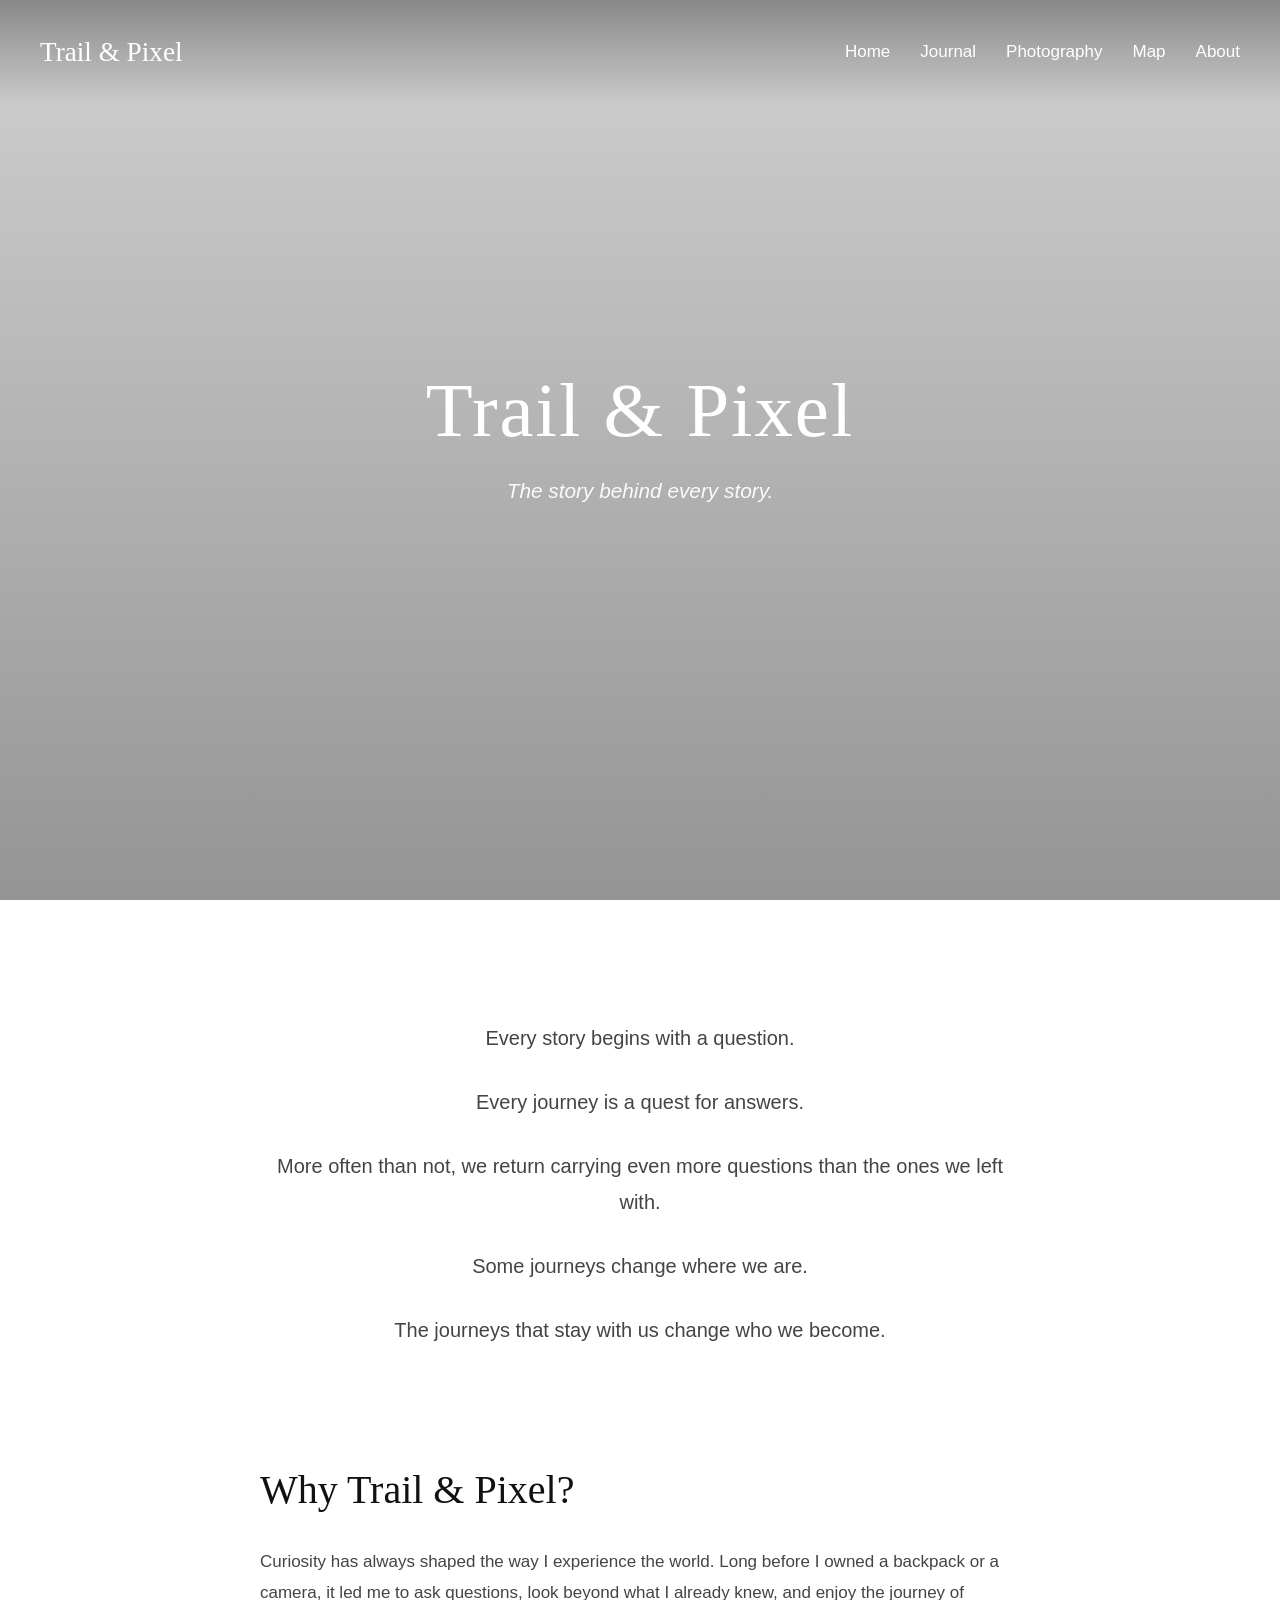
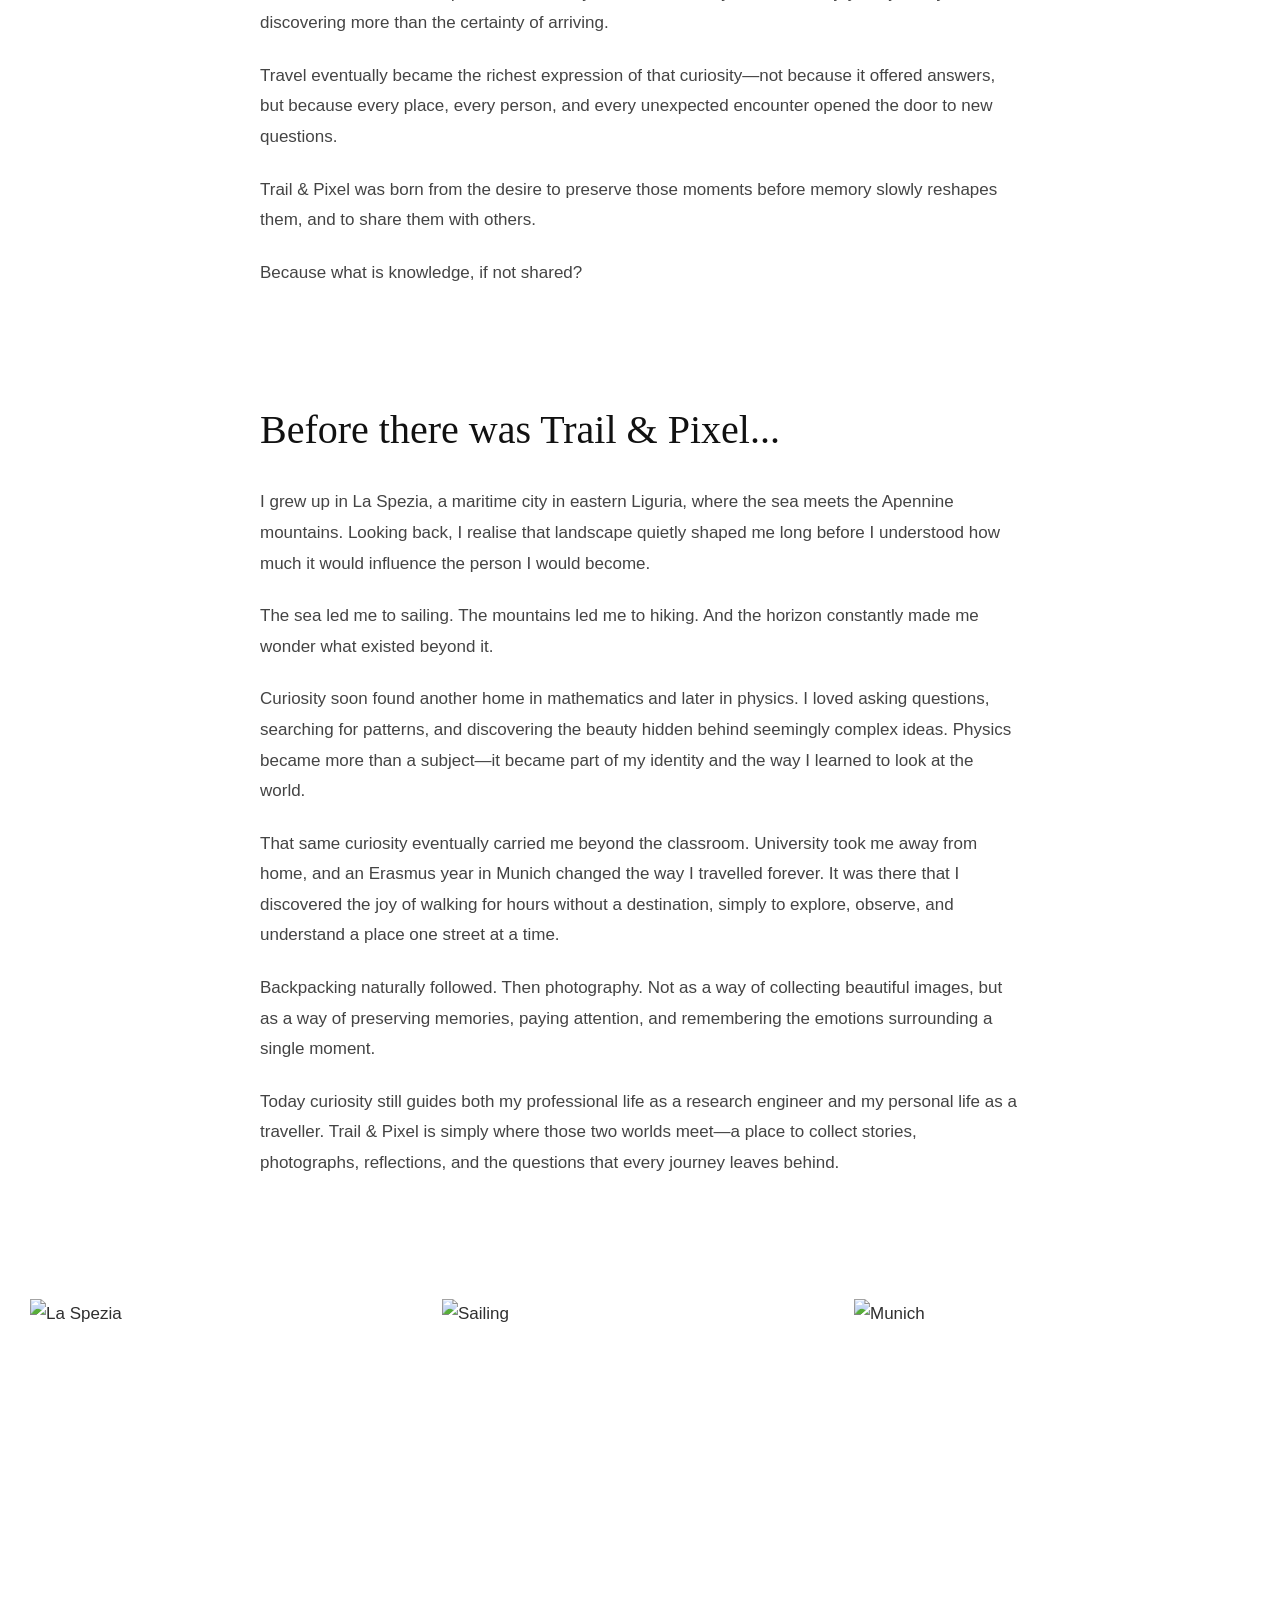
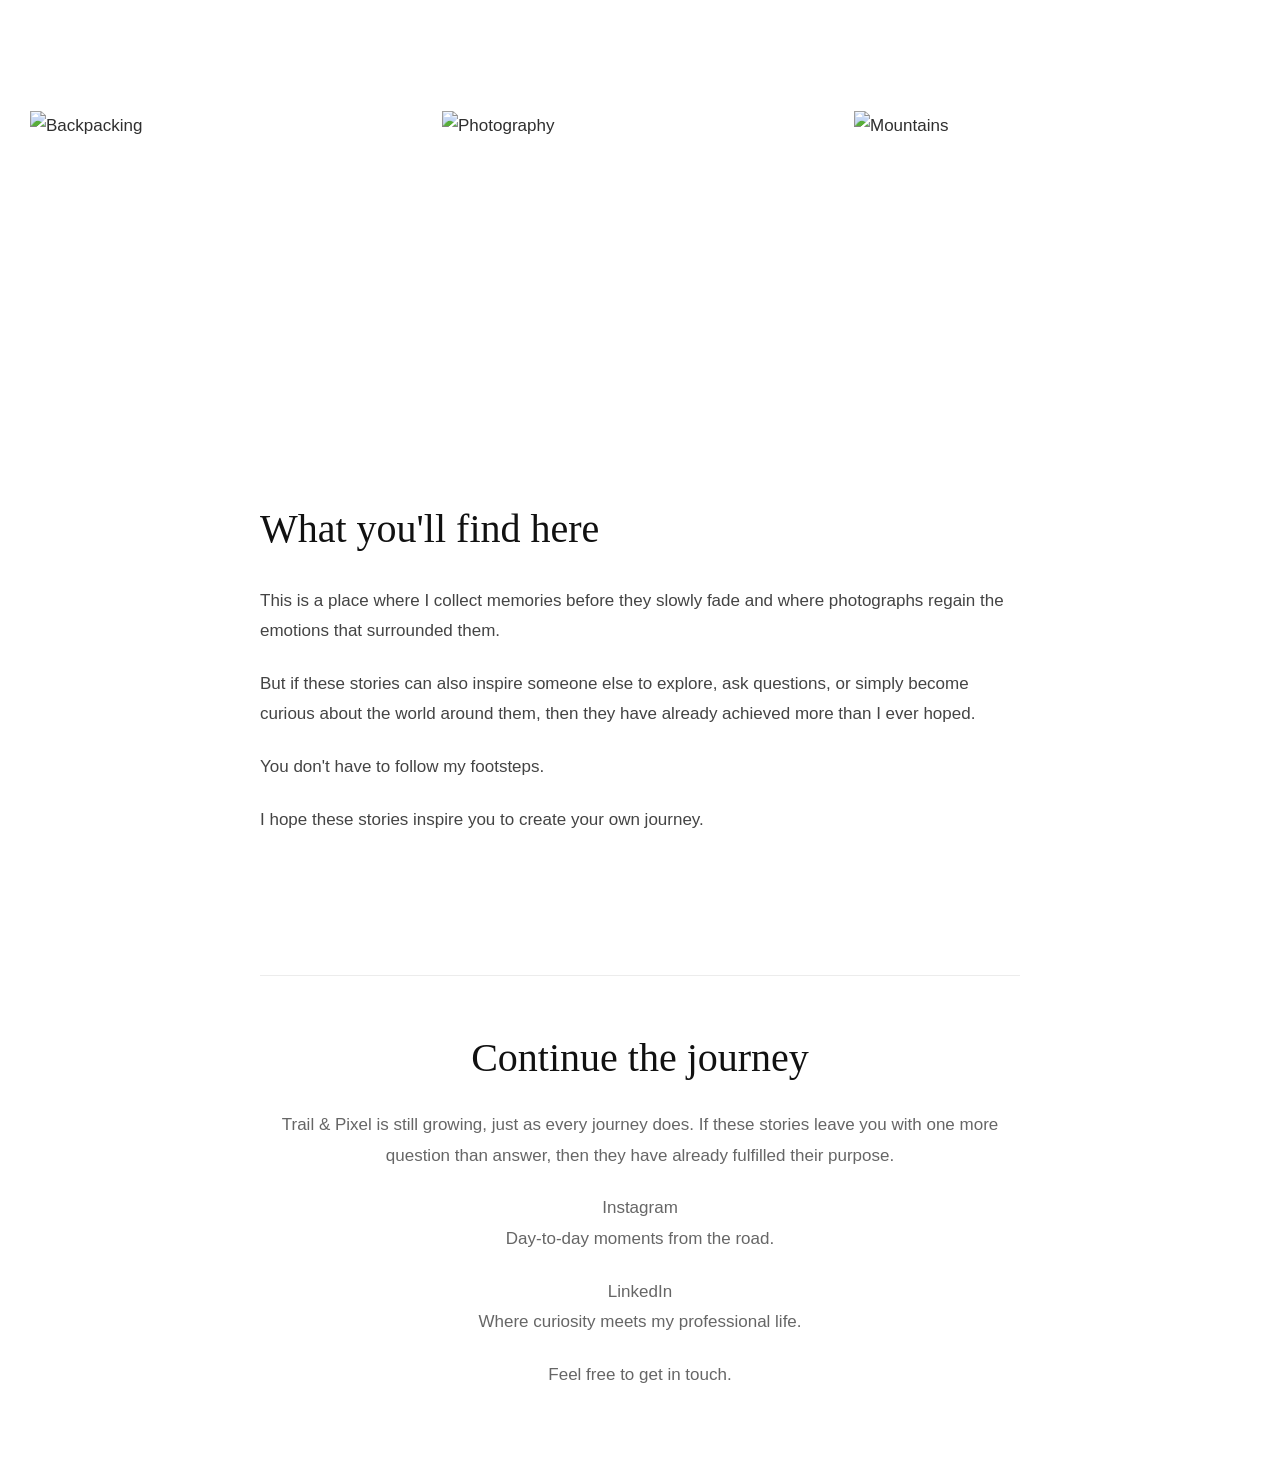
==== commit 598037cc: "Update about.html" ====
--- a/about.html
+++ b/about.html
@@ -3,42 +3,35 @@
 
 <head>
 
-    <meta charset="utf-8">
-    <meta name="viewport" content="width=device-width, initial-scale=1">
-
-    <title>About | Trail & Pixel</title>
-
-    <link rel="stylesheet" href="style.css">
+<meta charset="utf-8">
+<meta name="viewport" content="width=device-width, initial-scale=1">
+
+<title>About | Trail & Pixel</title>
+
+<link rel="stylesheet" href="style.css">
 
 </head>
 
 
-<body class="about">
-
-
-<!-- =========================
+<body>
+
+
+<!-- ==========================================
      NAVIGATION
-========================== -->
+=========================================== -->
 
 <nav>
 
     <div class="logo">
-        <a href="index.html">
-            <strong>Trail & Pixel</strong>
-        </a>
+        <a href="index.html">Trail & Pixel</a>
     </div>
 
-
     <div class="nav-links">
 
         <a href="index.html">Home</a>
-
         <a href="journal.html">Journal</a>
-
         <a href="photography.html">Photography</a>
-
         <a href="map.html">Map</a>
-
         <a href="about.html">About</a>
 
     </div>
@@ -47,83 +40,68 @@
 
 
 
-
-<!-- =========================
+<!-- ==========================================
      HERO
-========================== -->
-
-<header class="about-hero">
+=========================================== -->
+
+<header
+class="hero"
+style="background-image:url('images/me_activity.jpg');">
 
     <div class="overlay"></div>
 
-
     <div class="hero-content">
 
-
-        <h1>
-            Trail & Pixel
-        </h1>
-
+        <h1>Trail & Pixel</h1>
 
         <p class="subtitle">
-            <em>The story behind every story.</em>
+            The story behind every story.
         </p>
 
     </div>
 
-
-    
 </header>
 
+
+
+<!-- ==========================================
+     MANIFESTO
+=========================================== -->
+
 <section class="manifesto">
-            <p>
-                Every story begins with a question.
-            </p>
-
-
-            <p>
-                Every journey is a quest for answers.
-            </p>
-
-
-            <p>
-                More often than not, we return carrying even more questions than the ones we left with.
-            </p>
-
-
-            <p>
-                Some journeys change where we are.
-            </p>
-
-
-            <p>
-                The journeys that stay with us change who we become.
-            </p>
-
-
-
-</section>
-
-
-<!-- =========================
-     MAIN CONTENT
-========================== -->
-<main class="about-content">
-    
-<!-- =========================
-     WHY TRAIL & PIXEL
-========================== -->
+
+<p>Every story begins with a question.</p>
+
+<p>Every journey is a quest for answers.</p>
+
+<p>More often than not, we return carrying even more questions than the ones we left with.</p>
+
+<p>Some journeys change where we are.</p>
+
+<p>The journeys that stay with us change who we become.</p>
+
+</section>
+
+
+
+<!-- ==========================================
+     ABOUT
+=========================================== -->
+
+<main class="container">
+
+
 <section>
-<h2>
-    Why Trail & Pixel?
-</h2>
+
+<h2>Why Trail & Pixel?</h2>
+
 <p>
 Curiosity has always shaped the way I experience the world.
 Long before I owned a backpack or a camera, it led me to ask questions, look beyond what I already knew, and enjoy the journey of discovering more than the certainty of arriving.
 </p>
 
 <p>
-Travel eventually became the richest expression of that curiosity — not because it offered answers, but because every place, every person, and every unexpected encounter opened the door to new questions.
+Travel eventually became the richest expression of that curiosity—not because it offered answers, but because every place, every person, and every unexpected encounter opened the door to new questions.
 </p>
 
 <p>
@@ -133,60 +111,94 @@
 <p>
 Because what is knowledge, if not shared?
 </p>
-</section>
-
-<!-- =========================
-     BEFORE TRAIL & PIXEL
-========================== -->
+
+</section>
+
+
+
 <section>
-<h2>
-    Before there was Trail & Pixel...
-</h2>
+
+<h2>Before there was Trail & Pixel...</h2>
+
 <p>
 I grew up in La Spezia, a maritime city in eastern Liguria, where the sea meets the Apennine mountains. Looking back, I realise that landscape quietly shaped me long before I understood how much it would influence the person I would become.
 </p>
 
 <p>
-The sea led me to sailing. The mountains led me to hiking. And the horizon constantly made me wonder what existed beyond it.
-</p>
-
-<p>
-Curiosity soon found another home in mathematics and later in physics. I loved asking questions, searching for patterns, and discovering the beauty hidden behind seemingly complex ideas. Physics became more than a subject — it became part of my identity and the way I learned to look at the world.
-</p>
-
-<p>
-That same curiosity eventually carried me beyond the classroom. University took me away from home, and an Erasmus year in Munich changed the way I travelled forever. It was there that I discovered the joy of walking for hours without a destination, simply to explore, observe, and understand a place one street at a time.
-</p>
-
-<p>
-Backpacking naturally followed. Then photography. Not as a way of collecting beautiful images, but as a way of preserving memories, paying attention, and remembering the emotions surrounding a single moment.
-</p>
-
-<p>
-Today, curiosity still guides both my professional life as a research engineer and my personal life as a traveller. Trail & Pixel is simply where those two worlds meet — a place to collect stories, photographs, reflections, and the questions that every journey leaves behind.
-</p>
-</section>
-
-<!-- =========================
+The sea led me to sailing.
+The mountains led me to hiking.
+And the horizon constantly made me wonder what existed beyond it.
+</p>
+
+<p>
+Curiosity soon found another home in mathematics and later in physics.
+I loved asking questions, searching for patterns, and discovering the beauty hidden behind seemingly complex ideas.
+Physics became more than a subject—it became part of my identity and the way I learned to look at the world.
+</p>
+
+<p>
+That same curiosity eventually carried me beyond the classroom.
+University took me away from home, and an Erasmus year in Munich changed the way I travelled forever.
+It was there that I discovered the joy of walking for hours without a destination, simply to explore, observe, and understand a place one street at a time.
+</p>
+
+<p>
+Backpacking naturally followed.
+
+Then photography.
+
+Not as a way of collecting beautiful images, but as a way of preserving memories, paying attention, and remembering the emotions surrounding a single moment.
+</p>
+
+<p>
+Today curiosity still guides both my professional life as a research engineer and my personal life as a traveller.
+
+Trail & Pixel is simply where those two worlds meet—a place to collect stories, photographs, reflections, and the questions that every journey leaves behind.
+</p>
+
+</section>
+
+
+</main>
+
+
+
+<!-- ==========================================
      IMAGE STRIP
-========================== -->
-<section class="strip">
-    <img src="images/laspezia.jpg" alt="La Spezia">
-    <img src="images/sailing.jpg" alt="Sailing">
-    <img src="images/munich.jpg" alt="Munich">
-    <img src="images/backpacking.jpg" alt="Backpacking">
-    <img src="images/camera.jpg" alt="Photography">
-    <img src="images/mountains.jpg" alt="Mountains">
-</section>
-
-
-<!-- =========================
+=========================================== -->
+
+<section class="container-gallery">
+
+<div class="strip">
+
+<img src="images/laspezia.jpg" alt="La Spezia">
+
+<img src="images/sailing.jpg" alt="Sailing">
+
+<img src="images/munich.jpg" alt="Munich">
+
+<img src="images/backpacking.jpg" alt="Backpacking">
+
+<img src="images/camera.jpg" alt="Photography">
+
+<img src="images/mountains.jpg" alt="Mountains">
+
+</div>
+
+</section>
+
+
+
+<!-- ==========================================
      WHAT YOU'LL FIND HERE
-========================== -->
-<section class="what-youll-find">
-<h2>
-    What you'll find here
-</h2>
+=========================================== -->
+
+<main class="container">
+
+<section>
+
+<h2>What you'll find here</h2>
+
 <p>
 This is a place where I collect memories before they slowly fade and where photographs regain the emotions that surrounded them.
 </p>
@@ -202,45 +214,62 @@
 <p>
 I hope these stories inspire you to create your own journey.
 </p>
+
 </section>
 
 </main>
 
 
-<!-- =========================
-     GLOBAL FOOTER
-========================== -->
+
+<!-- ==========================================
+     FOOTER
+=========================================== -->
+
 <footer class="site-footer">
-<h2>
-    Continue the journey
-</h2>
+
+<h2>Continue the journey</h2>
+
 <p>
 Trail & Pixel is still growing, just as every journey does.
 If these stories leave you with one more question than answer, then they have already fulfilled their purpose.
 </p>
 
 <p>
+
 <a href="https://www.instagram.com/YOURPROFILE" target="_blank">
 Instagram
 </a>
+
 <br>
+
 Day-to-day moments from the road.
-</p>
-
-<p>
+
+</p>
+
+<p>
+
 <a href="https://www.linkedin.com/in/letiziaferbel/" target="_blank">
 LinkedIn
 </a>
+
 <br>
+
 Where curiosity meets my professional life.
-</p>
-
-<p>
+
+</p>
+
+<p>
+
 <a href="mailto:YOUR_EMAIL@example.com">
+
 Feel free to get in touch.
+
 </a>
-</p>
+
+</p>
+
 </footer>
+
 
 </body>
 </html>
--- a/style.css
+++ b/style.css
@@ -1,624 +1,310 @@
-/* =========================
-   BASE
-========================= */
-
-* {
-    box-sizing: border-box;
-}
-
-body {
-
-    margin: 0;
-
-    font-family:
-    -apple-system,
-    BlinkMacSystemFont,
-    "Segoe UI",
-    Roboto,
-    Helvetica,
-    Arial,
-    sans-serif;
-
-    line-height: 1.7;
-
-    color: #222;
-
-    background: #fff;
-}
-
-
-a {
-
-    text-decoration: none;
-
-    color: inherit;
-
-}
-
-
-img {
-
-    max-width: 100%;
-
-    display: block;
-
-}
-
-
-/* =========================
-   NAVIGATION (GLOBAL)
-========================= */
-
-
-nav {
-
-    position: absolute;
-
-    top: 0;
-    left: 0;
-
-    width: 100%;
-
-    padding: 20px 35px;
-
-    display: flex;
-
-    justify-content: space-between;
-
-    align-items: center;
-
-    z-index: 20;
-
-
-    background:
-    linear-gradient(
-        to bottom,
-        rgba(0,0,0,0.35),
+/* ==========================================================
+   GOOGLE FONTS
+========================================================== */
+/*
+<link rel="preconnect" href="https://fonts.googleapis.com">
+<link rel="preconnect" href="https://fonts.gstatic.com" crossorigin>
+<link href="https://fonts.googleapis.com/css2?family=Cormorant+Garamond:wght@400;500;600&family=Inter:wght@300;400;500;600&display=swap" rel="stylesheet">
+*/
+
+/* ==========================================================
+   VARIABLES
+========================================================== */
+:root{
+    --content-width: 760px;
+    --wide-width: 1180px;
+    --gallery-width: 1450px;
+
+    --space-xs: 12px;
+    --space-s: 24px;
+    --space-m: 48px;
+    --space-l: 90px;
+    --space-xl: 150px;
+
+    --text:#2f2f2f;
+    --muted:#666;
+    --border:#ececec;
+    --background:#ffffff;
+}
+
+
+/* ==========================================================
+   RESET
+========================================================== */
+*{
+    margin:0;
+    padding:0;
+    box-sizing:border-box;
+}
+
+html{
+    scroll-behavior:smooth;
+}
+
+body{
+    background:var(--background);
+    color:var(--text);
+    font-family:"Inter",sans-serif;
+    font-size:17px;
+    line-height:1.8;
+}
+
+img{
+    display:block;
+    width:100%;
+}
+
+a{
+    text-decoration:none;
+    color:inherit;
+}
+
+/* ==========================================================
+   TYPOGRAPHY
+========================================================== */
+
+h1,
+h2,
+h3,
+h4{
+    font-family:"Cormorant Garamond",serif;
+    font-weight:500;
+    color:#111;
+    line-height:1.1;
+}
+
+h1{
+    font-size:4.8rem;
+    letter-spacing:2px;
+}
+
+h2{
+    font-size:2.5rem;
+    margin-bottom:35px;
+}
+
+h3{
+    font-size:1.8rem;
+    margin-bottom:18px;
+}
+
+p{
+    margin-bottom:22px;
+    color:#444;
+}
+
+.subtitle{
+    margin-top:18px;
+    font-style:italic;
+    font-size:1.3rem;
+    color:white;
+    opacity:.95;
+}
+
+/* ==========================================================
+   CONTAINERS
+========================================================== */
+.container{
+    width:min(100% - 60px,760px);
+    margin:auto;
+}
+
+.container-wide{
+    width:min(100% - 60px,1180px);
+    margin:auto;
+}
+
+.container-gallery{
+    width:min(100% - 60px,1450px);
+    margin:auto;
+}
+
+/* ==========================================================
+   NAVIGATION
+========================================================== */
+nav{
+    position:absolute;
+    top:0;
+    left:0;
+    width:100%;
+    padding:28px 40px;
+    display:flex;
+    justify-content:space-between;
+    align-items:center;
+    z-index:100;
+    background:linear-gradient(
+        rgba(0,0,0,.35),
         transparent
     );
-
-}
-
-
-nav a {
-
-    color: white;
-
-    margin-left: 20px;
-
-    font-size: 0.95rem;
-
-}
-
-
-nav strong {
-
-    font-weight: 500;
-
-}
-
-
-
-/* =========================
-   HERO (GLOBAL)
-========================= */
-
-
-.hero,
-.about-hero {
-
-
-    position: relative;
-
-
-    display: flex;
-
-    align-items: center;
-
-    color: white;
-
-
-}
-
-
-.hero {
-
-
-    height: 65vh;
-
-    background:
-    url('images/hero.jpg')
-    center/cover no-repeat;
-
-
-}
-
-
-.about-hero {
-
-    height: 75vh;
-
-    background:
-    url('images/me_activity.jpg')
-    center/cover no-repeat;
-
-}
-
-
-
-
-.overlay {
-
-
-    position: absolute;
-
-    inset: 0;
-
-
-    background:
-    linear-gradient(
-        to bottom,
-        rgba(0,0,0,0.35),
-        rgba(0,0,0,0.55)
+}
+
+.logo{
+    font-family:"Cormorant Garamond",serif;
+    font-size:1.7rem;
+    color:white;
+}
+
+.nav-links{
+    display:flex;
+    gap:30px;
+}
+
+.nav-links a{
+    color:white;
+    transition:.25s;
+}
+
+.nav-links a:hover{
+    opacity:.65;
+}
+
+/* ==========================================================
+   HERO
+========================================================== */
+.hero{
+    position:relative;
+    min-height:100vh;
+    display:flex;
+    justify-content:center;
+    align-items:center;
+    overflow:hidden;
+    background-size:cover;
+    background-position:center;
+}
+
+.overlay{
+    position:absolute;
+    inset:0;
+    background:linear-gradient(
+        rgba(0,0,0,.18),
+        rgba(0,0,0,.42)
     );
-
-
-}
-
-
-
-.about-hero {
-
-    height: 75vh;
-
-    background:
-    url('images/me_activity.jpg')
-    center/cover no-repeat;
-
-}
-
-
-.about-hero .hero-content {
-
-    margin:0 auto;
-
+}
+
+.hero-content{
+    position:relative;
+    z-index:2;
     text-align:center;
-
-}
-
-
-.about-hero h1 {
-
-    font-size:4rem;
-
-    letter-spacing:3px;
-
-    font-weight:400;
-
-}
-
-
-.about-hero .subtitle {
-
-    margin-top:25px;
-
-    font-size:1.3rem;
-
-    font-style:italic;
-
+    color:white;
+    width:min(900px,90vw);
+    padding:40px;
+}
+
+.hero-content h1{
+    color:white;
+}
+
+/* ==========================================================
+   PAGE CONTENT
+========================================================== */
+main{
+    width:min(100% - 60px,760px);
+    margin:100px auto;
+}
+
+section{
+    margin-bottom:120px;
+}
+
+/* ==========================================================
+   MANIFESTO
+========================================================== */
+.manifesto{
+    width:min(100% - 60px,760px);
+    margin:120px auto;
+    text-align:center;
+}
+
+.manifesto p{
+    font-size:1.25rem;
     font-weight:300;
-
-}
-
-
-
-
-/* =========================
-   GENERAL CONTENT
-========================= */
-
-
-.content {
-
-
-    max-width: 850px;
-
-
-    margin: 90px auto;
-
-
-    padding: 0 25px;
-
-
-}
-
-
-.content h2 {
-
-
-    font-size: 1.8rem;
-
-
-    font-weight: 500;
-
-
-    margin-bottom: 35px;
-
-
-}
-
-
-
-.content p {
-
-
-    font-size: 1.08rem;
-
-
-    color: #444;
-
-
-    margin-bottom: 25px;
-
-
-}
-
-
-
-/* =========================
-   HOME FEATURED
-========================= */
-
-
-.featured {
-
-
-    max-width:1100px;
-
-
-    margin:80px auto;
-
-
-    padding:0 25px;
-
-
-}
-
-
-
-.featured img {
-
-
+    margin:28px 0;
+}
+
+/* ==========================================================
+   IMAGES
+========================================================== */
+.strip{
+    display:grid;
+    grid-template-columns:repeat(3,1fr);
+    gap:16px;
+}
+
+.strip img{
+    aspect-ratio:1;
+    object-fit:cover;
+}
+
+.photo-large{
     width:100%;
-
-
-    height:420px;
-
-
+}
+
+.photo-large img{
+    height:75vh;
     object-fit:cover;
-
-
-}
-
-
-
-.featured h3 {
-
-
+}
+
+/* ==========================================================
+   FOOTER
+========================================================== */
+.site-footer{
+    width:min(100% - 60px,760px);
+    margin:140px auto 80px;
+    padding-top:60px;
+    border-top:1px solid var(--border);
+    text-align:center;
+}
+
+.site-footer h2{
+    margin-bottom:30px;
+}
+
+.site-footer p{
+    color:var(--muted);
+}
+
+.site-footer a{
     font-weight:500;
-
-
-}
-
-
-
-.featured-text p {
-
-
-    color:#555;
-
-
-}
-
-
-
-
-/* =========================
-   HOME CARDS
-========================= */
-
-
-.sections {
-
-
-    max-width:1100px;
-
-
-    margin:0 auto 80px;
-
-
-    padding:0 25px;
-
-
-    display:grid;
-
-
-    grid-template-columns:repeat(3,1fr);
-
-
-    gap:40px;
-
-
-}
-
-
-
-.card h3 {
-
-
-    font-weight:500;
-
-
-}
-
-
-
-.card p {
-
-
-    color:#666;
-
-
-    font-size:.95rem;
-
-
-}
-
-
-/* =========================
-   IMAGE STRIP
-========================= */
-
-
-.strip {
-
-
-    max-width:1000px;
-
-
-    margin:80px auto;
-
-
-    padding:0 25px;
-
-
-    display:grid;
-
-
-    grid-template-columns:repeat(3,1fr);
-
-
-    gap:15px;
-
-
-}
-
-
-
-.strip img {
-
-
-    height:250px;
-
-
-    width:100%;
-
-
-    object-fit:cover;
-
-
-}
-
-
-
-
-/* =========================
-   MANIFESTO
-========================= */
-
-
-/* =========================
-   MANIFESTO
-========================= */
-
-.manifesto {
-
-    max-width: 750px;
-
-    margin: 90px auto;
-
-    padding: 0 25px;
-
-    text-align: center;
-
-    font-size: 1.2rem;
-
-    font-weight: 300;
-
-    color: #444;
-
-}
-
-
-.manifesto p {
-
-    margin: 25px 0;
-
-}
-
-
-
-/* =========================
-   FOOTER
-   CONTINUE THE JOURNEY
-========================= */
-
-
-.site-footer {
-
-
-    max-width:820px;
-
-
-    margin:100px auto 0;
-
-
-    padding:60px 25px;
-
-
-    border-top:
-
-    1px solid rgba(0,0,0,0.08);
-
-
-    text-align:center;
-
-
-}
-
-
-
-.site-footer h2 {
-
-
-    font-size:1.5rem;
-
-
-    font-weight:500;
-
-
-    margin-bottom:30px;
-
-
-}
-
-
-
-.site-footer p {
-
-
-    color:#666;
-
-
-    margin-bottom:22px;
-
-
-}
-
-
-
-.site-footer a {
-
-
-    color:#111;
-
-
-    font-weight:500;
-
-
-    border-bottom:
-
-    1px solid rgba(0,0,0,0.3);
-
-
-}
-
-/* =========================
-   HERO CONTENT
-========================= */
-
-.hero-content {
-
-    position: relative;
-
-    max-width:850px;
-
-    padding:0 25px;
-
-}
-
-
-/* =========================
-   MOBILE
-========================= */
-
-
-@media(max-width:900px){
-
-
-nav {
-
-
-    padding:18px;
-
-
-}
-
-
-
-nav a {
-
-
-    margin-left:10px;
-
-
-    font-size:.85rem;
-
-
-}
-
-
-
-.hero,
-.about-hero {
-
-
-    height:75vh;
-
-
-}
-
-
-
-
-
-.hero h1 {
-
-
-    font-size:2.3rem;
-
-
-}
-
-
-
-.sections {
-
-
-    grid-template-columns:1fr;
-
-
-}
-
-
-
-.strip {
-
-
-    grid-template-columns:1fr;
-
-
-}
-
-
-}
+    transition:.25s;
+}
+
+.site-footer a:hover{
+    opacity:.65;
+}
+
+/* ==========================================================
+   RESPONSIVE
+========================================================== */
+@media (max-width:900px){
+    nav{
+        padding:22px;
+        flex-direction:column;
+        gap:18px;
+    }
+
+    .nav-links{
+        gap:18px;
+        flex-wrap:wrap;
+        justify-content:center;
+    }
+
+    h1{
+        font-size:3rem;
+    }
+
+    h2{
+        font-size:2rem;
+    }
+
+    main{
+        width:min(100% - 40px,760px);
+    }
+
+    .manifesto{
+        width:min(100% - 40px,760px);
+    }
+
+    .strip{
+        grid-template-columns:1fr;
+    }
+}
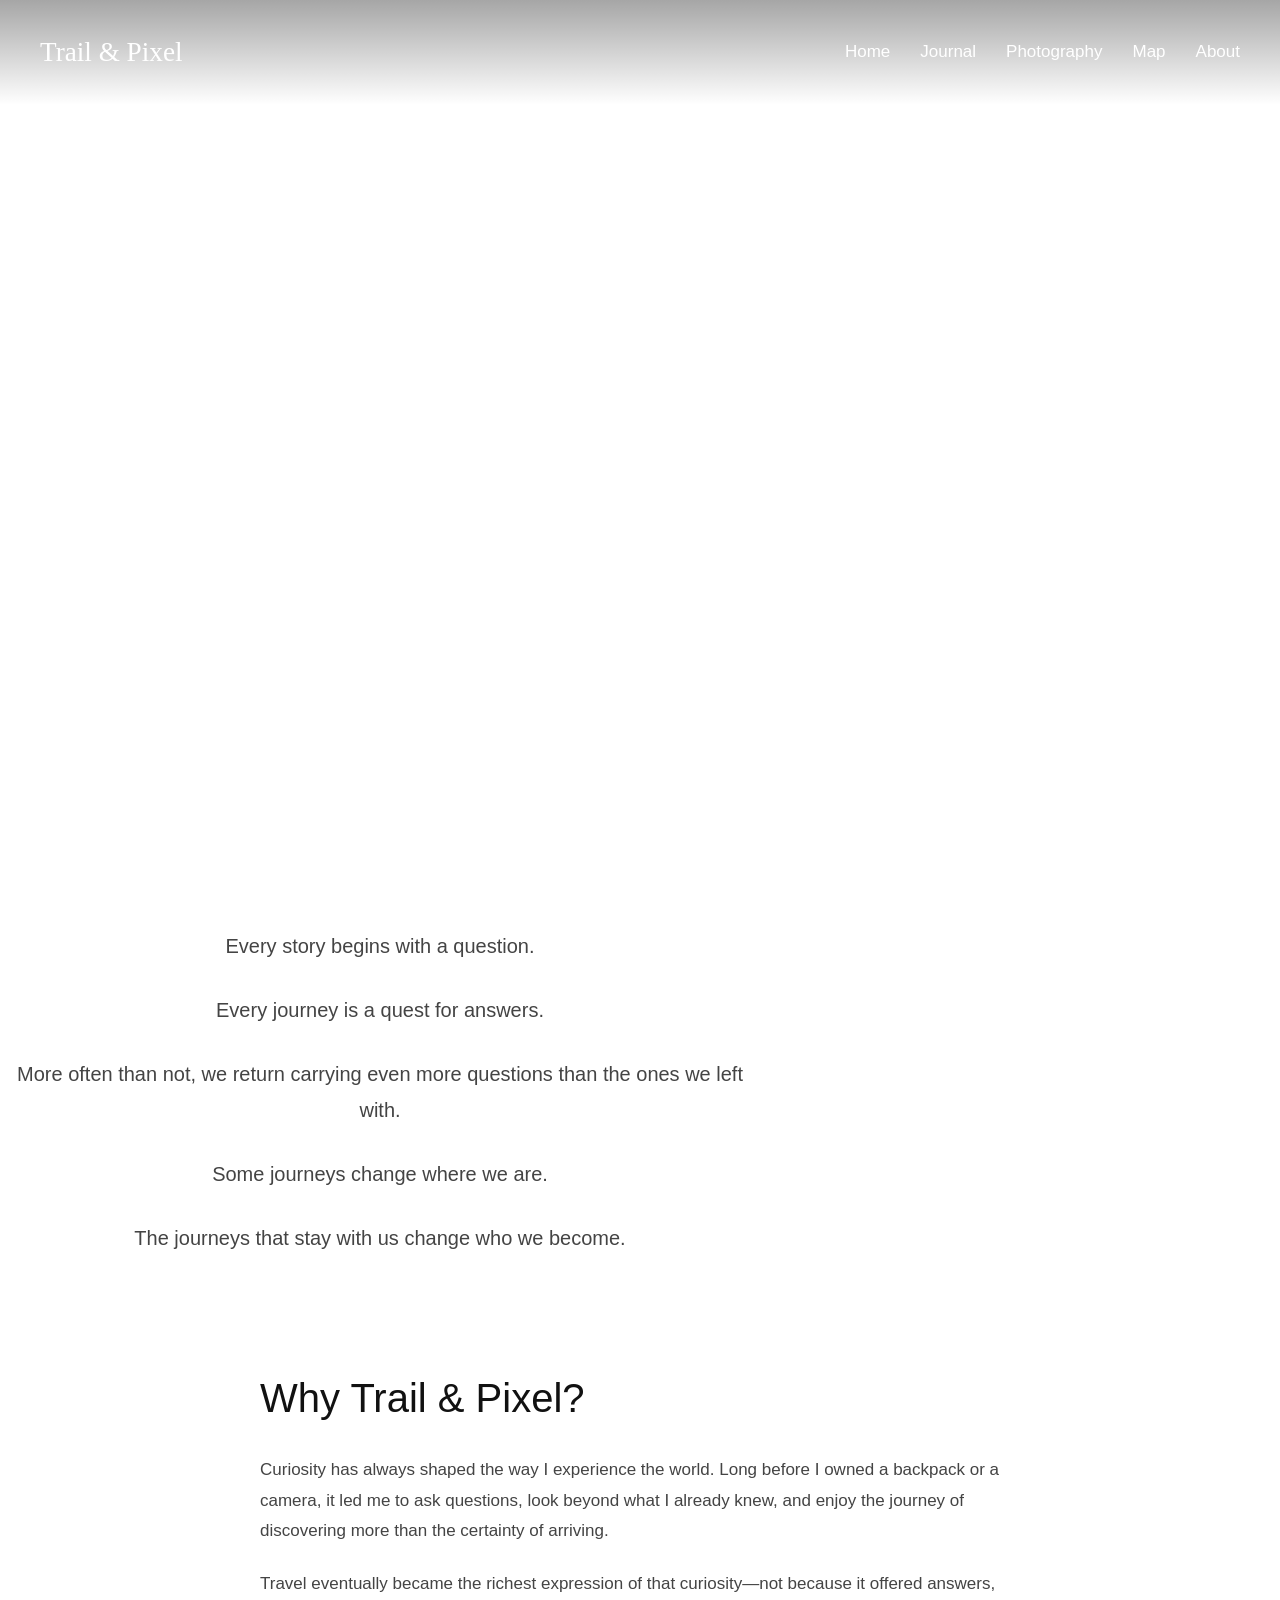
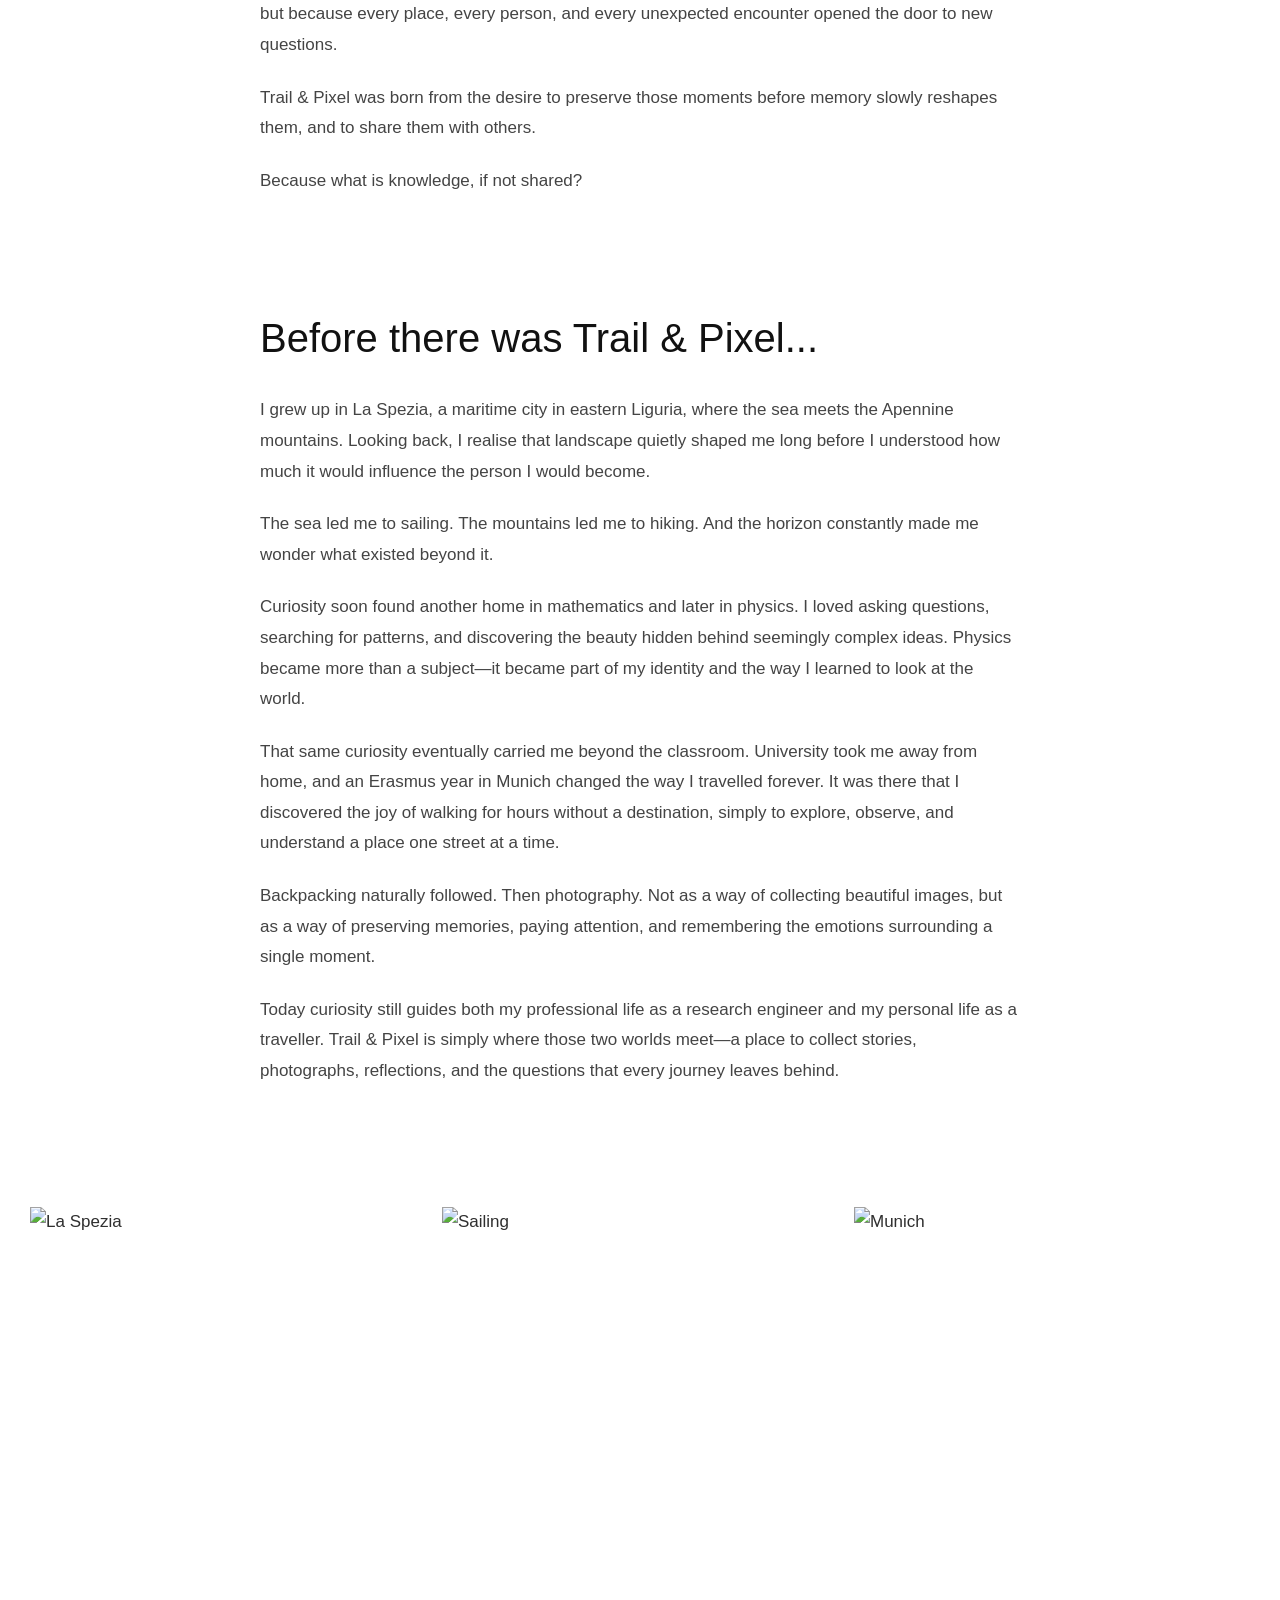
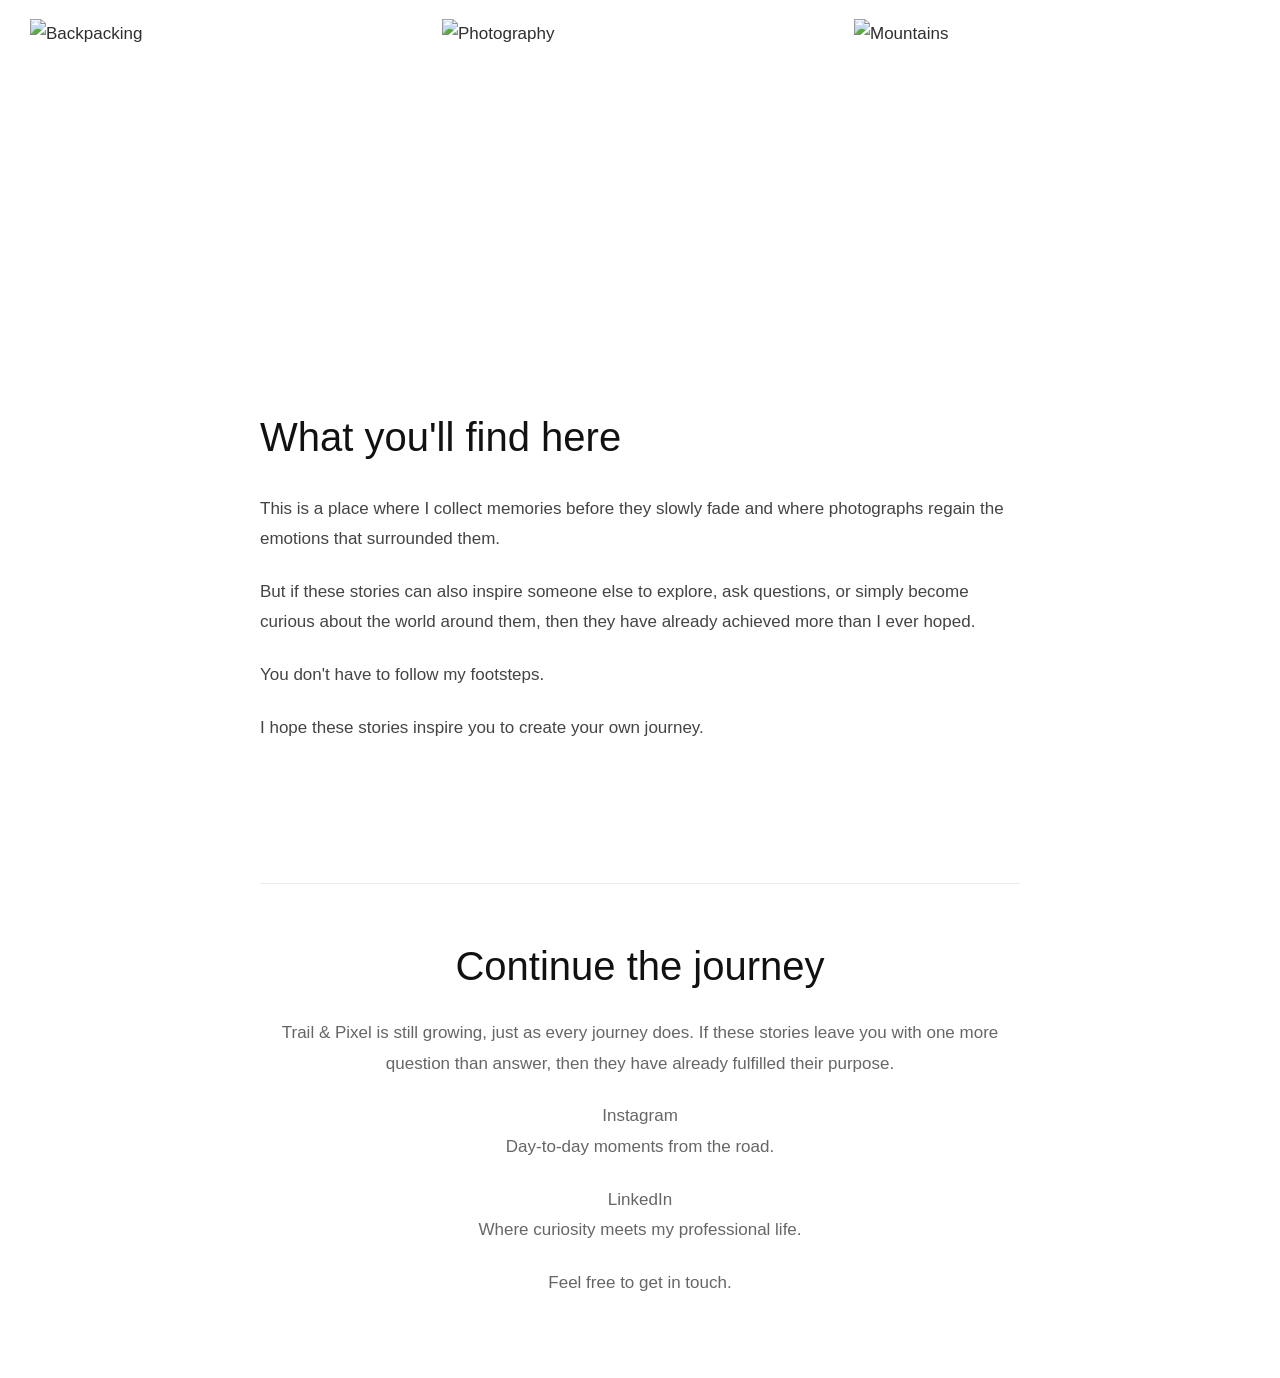
==== commit 2213e2f0: "Update about.html" ====
--- a/about.html
+++ b/about.html
@@ -44,9 +44,7 @@
      HERO
 =========================================== -->
 
-<header
-class="hero"
-style="background-image:url('images/me_activity.jpg');">
+<header class="hero"
 
     <div class="overlay"></div>
 
--- a/style.css
+++ b/style.css
@@ -44,7 +44,14 @@
 body{
     background:var(--background);
     color:var(--text);
-    font-family:"Inter",sans-serif;
+    font-family:
+        -apple-system,
+        BlinkMacSystemFont,
+        "Segoe UI",
+        Roboto,
+        Helvetica,
+        Arial,
+        sans-serif;
     font-size:17px;
     line-height:1.8;
 }
@@ -67,7 +74,7 @@
 h2,
 h3,
 h4{
-    font-family:"Cormorant Garamond",serif;
+    font-family:inherit;
     font-weight:500;
     color:#111;
     line-height:1.1;
@@ -94,9 +101,10 @@
 }
 
 .subtitle{
-    margin-top:18px;
+    margin-top:0;
     font-style:italic;
     font-size:1.3rem;
+    font-weight:300;
     color:white;
     opacity:.95;
 }
@@ -163,10 +171,12 @@
 ========================================================== */
 .hero{
     position:relative;
-    min-height:100vh;
+    height:100vh;
+    
     display:flex;
     justify-content:center;
     align-items:center;
+   
     overflow:hidden;
     background-size:cover;
     background-position:center;
@@ -186,12 +196,35 @@
     z-index:2;
     text-align:center;
     color:white;
-    width:min(900px,90vw);
-    padding:40px;
+    width:min(700px,90vw);
+    margin: auto;
 }
 
 .hero-content h1{
     color:white;
+}
+
+.about-hero{
+    background-image:url("images/me_activity.jpg");
+}
+
+/* =========================
+   HERO TYPOGRAPHY
+========================= */
+.hero h1{
+    font-size:5rem;
+    font-weight:500;
+    letter-spacing:3px;
+    color:white;
+    margin-bottom:15px;
+}
+
+.hero .subtitle{
+    font-size:1.35rem;
+    font-style:italic;
+    font-weight:300;
+    color:white;
+    opacity:.95;
 }
 
 /* ==========================================================
@@ -211,7 +244,7 @@
 ========================================================== */
 .manifesto{
     width:min(100% - 60px,760px);
-    margin:120px auto;
+    margin:150px auto 130 px;
     text-align:center;
 }
 
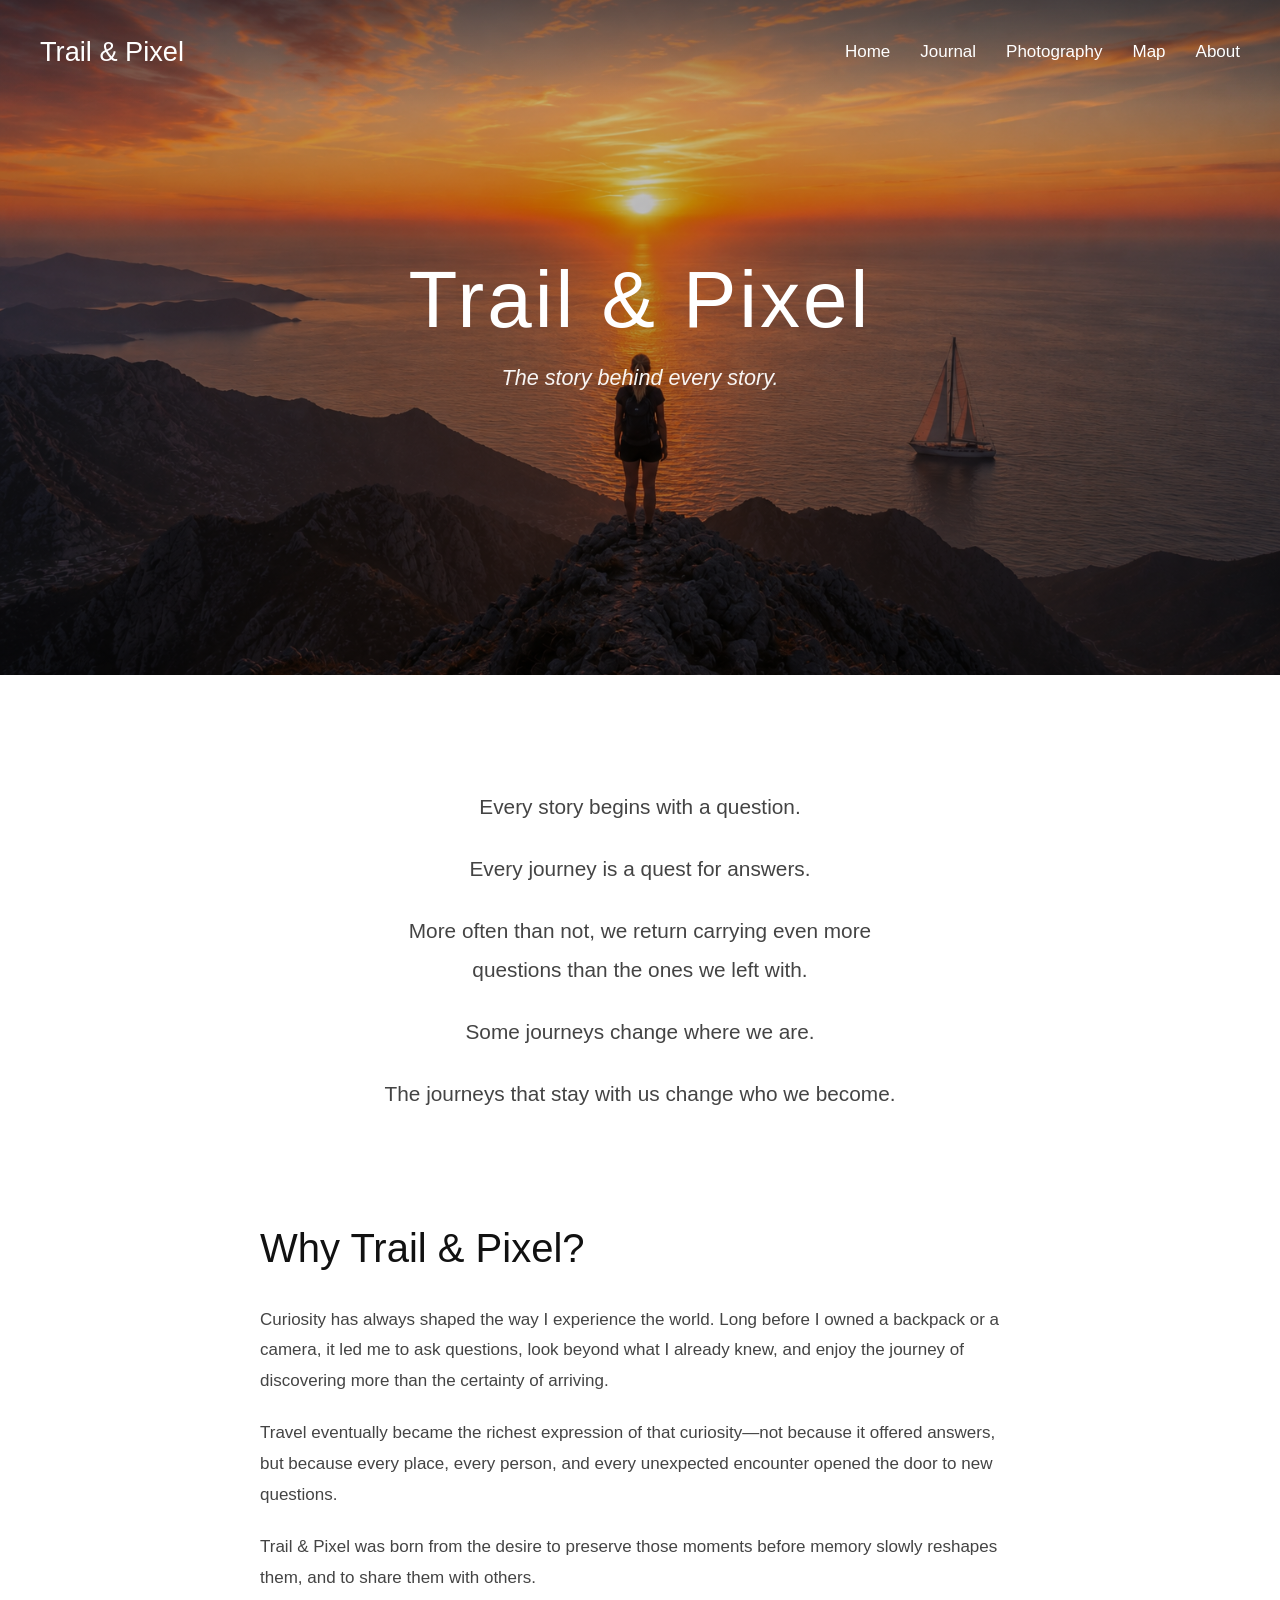
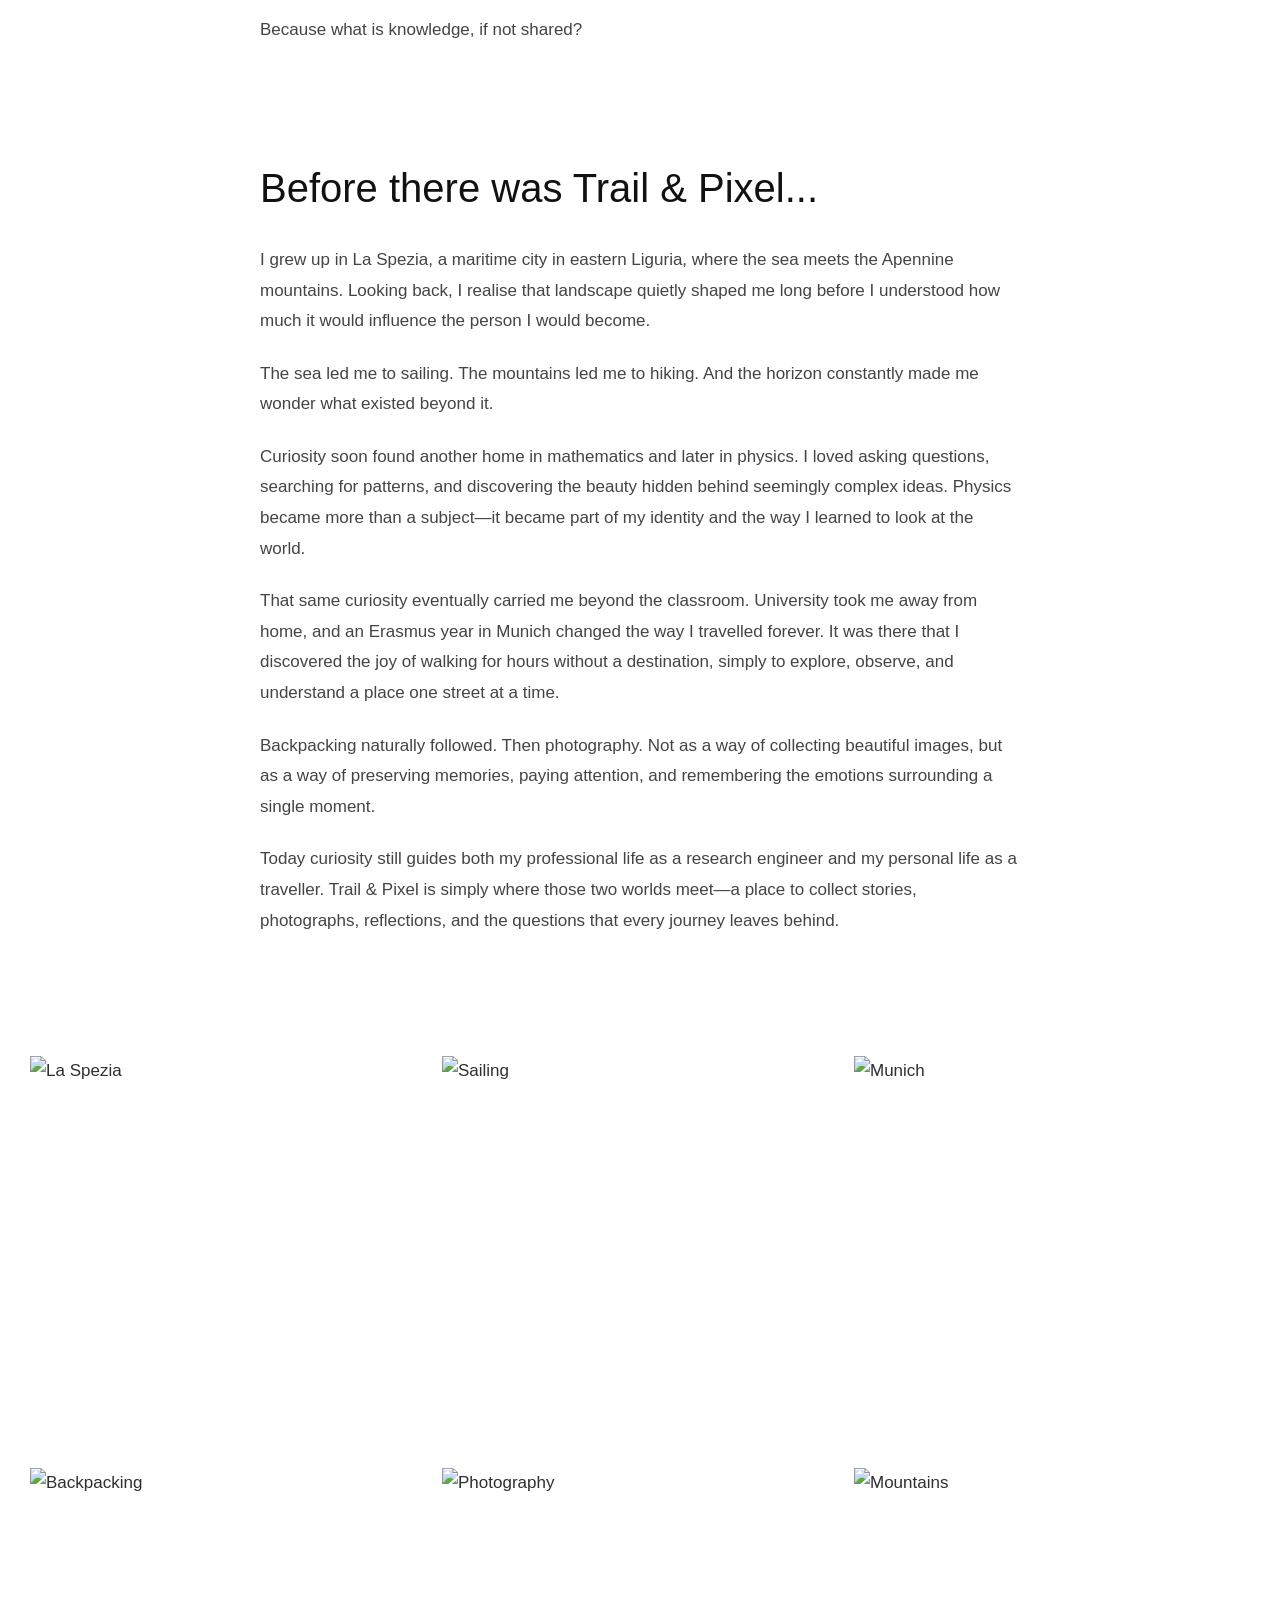
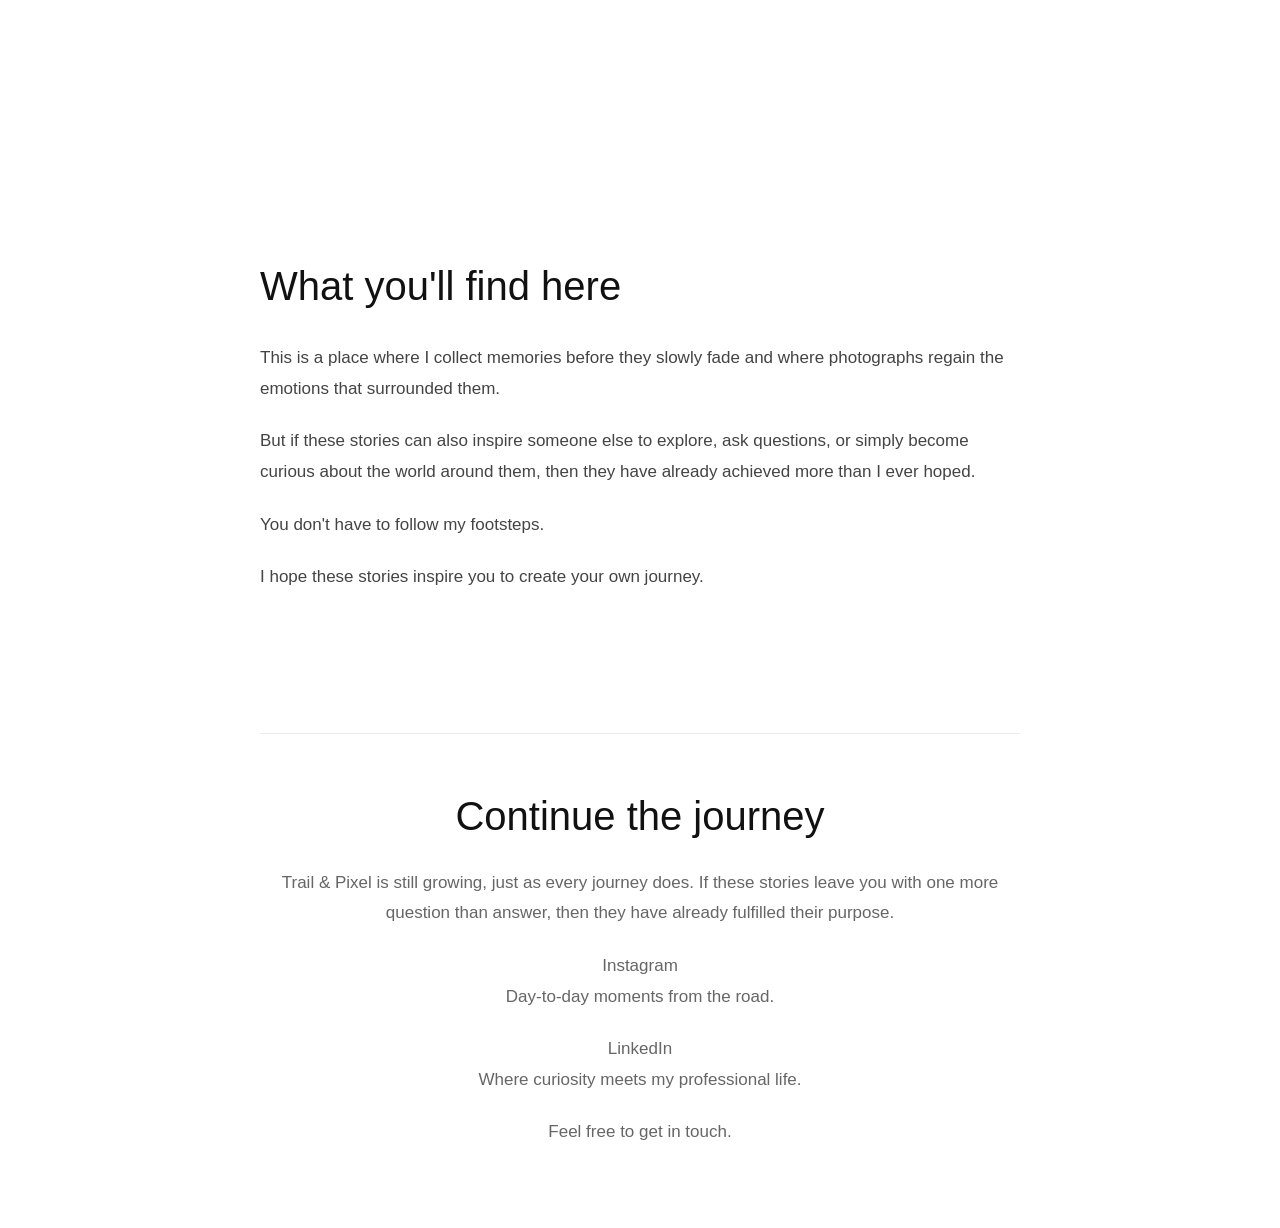
==== commit 3f84ea8a: "Update about.html" ====
--- a/about.html
+++ b/about.html
@@ -44,7 +44,7 @@
      HERO
 =========================================== -->
 
-<header class="hero"
+<header class="hero about-hero">
 
     <div class="overlay"></div>
 
--- a/style.css
+++ b/style.css
@@ -1,16 +1,21 @@
 /* ==========================================================
    GOOGLE FONTS
 ========================================================== */
+
 /*
 <link rel="preconnect" href="https://fonts.googleapis.com">
 <link rel="preconnect" href="https://fonts.gstatic.com" crossorigin>
+
 <link href="https://fonts.googleapis.com/css2?family=Cormorant+Garamond:wght@400;500;600&family=Inter:wght@300;400;500;600&display=swap" rel="stylesheet">
 */
 
+
 /* ==========================================================
    VARIABLES
 ========================================================== */
+
 :root{
+
     --content-width: 760px;
     --wide-width: 1180px;
     --gallery-width: 1450px;
@@ -25,25 +30,34 @@
     --muted:#666;
     --border:#ececec;
     --background:#ffffff;
+
 }
 
 
 /* ==========================================================
    RESET
 ========================================================== */
+
 *{
+
     margin:0;
     padding:0;
     box-sizing:border-box;
+
 }
 
 html{
+
     scroll-behavior:smooth;
+
 }
 
 body{
+
     background:var(--background);
+
     color:var(--text);
+
     font-family:
         -apple-system,
         BlinkMacSystemFont,
@@ -52,19 +66,29 @@
         Helvetica,
         Arial,
         sans-serif;
+
     font-size:17px;
+
     line-height:1.8;
+
 }
 
 img{
+
     display:block;
+
     width:100%;
+
 }
 
 a{
+
     text-decoration:none;
+
     color:inherit;
-}
+
+}
+
 
 /* ==========================================================
    TYPOGRAPHY
@@ -74,270 +98,442 @@
 h2,
 h3,
 h4{
+
     font-family:inherit;
+
     font-weight:500;
+
     color:#111;
+
     line-height:1.1;
+
 }
 
 h1{
+
     font-size:4.8rem;
+
     letter-spacing:2px;
+
 }
 
 h2{
+
     font-size:2.5rem;
+
     margin-bottom:35px;
+
 }
 
 h3{
+
     font-size:1.8rem;
+
     margin-bottom:18px;
+
 }
 
 p{
+
     margin-bottom:22px;
+
     color:#444;
+
 }
 
 .subtitle{
-    margin-top:0;
+
+    margin-top:0px;
+
     font-style:italic;
-    font-size:1.3rem;
+
+    font-size:1.35rem;
+
+    color:white;
+
     font-weight:300;
-    color:white;
+ 
     opacity:.95;
-}
+
+}
+
 
 /* ==========================================================
    CONTAINERS
 ========================================================== */
+
 .container{
+
     width:min(100% - 60px,760px);
+
     margin:auto;
+
 }
 
 .container-wide{
+
     width:min(100% - 60px,1180px);
+
     margin:auto;
+
 }
 
 .container-gallery{
+
     width:min(100% - 60px,1450px);
+
     margin:auto;
-}
+
+}
+
 
 /* ==========================================================
    NAVIGATION
 ========================================================== */
+
 nav{
+
     position:absolute;
+
     top:0;
+
     left:0;
+
     width:100%;
+
     padding:28px 40px;
+
     display:flex;
+
     justify-content:space-between;
+
     align-items:center;
+
     z-index:100;
+
     background:linear-gradient(
-        rgba(0,0,0,.35),
+        rgba(0,0.1,0.2,.35),
         transparent
     );
+
 }
 
 .logo{
-    font-family:"Cormorant Garamond",serif;
+
+    font-family:inherit;
+
     font-size:1.7rem;
+
     color:white;
+
 }
 
 .nav-links{
+
     display:flex;
+
     gap:30px;
+
 }
 
 .nav-links a{
+
     color:white;
+
     transition:.25s;
+
 }
 
 .nav-links a:hover{
+
     opacity:.65;
-}
+
+}
+
 
 /* ==========================================================
    HERO
 ========================================================== */
+
 .hero{
+
     position:relative;
+
     height:100vh;
-    
+
     display:flex;
+
     justify-content:center;
+
     align-items:center;
-   
+
     overflow:hidden;
+
     background-size:cover;
+
     background-position:center;
+
 }
 
 .overlay{
+
     position:absolute;
+
     inset:0;
+
     background:linear-gradient(
+
         rgba(0,0,0,.18),
+
         rgba(0,0,0,.42)
+
     );
+
 }
 
 .hero-content{
+
     position:relative;
+
     z-index:2;
+
     text-align:center;
+
     color:white;
+
     width:min(700px,90vw);
-    margin: auto;
-}
-
-.hero-content h1{
-    color:white;
+
 }
 
 .about-hero{
+    height:75vh;
+
+    background-color:#2d2d2d;
+
     background-image:url("images/me_activity.jpg");
+    background-position:center;
+    background-size:cover;
+    background-repeat:no-repeat;
 }
 
 /* =========================
    HERO TYPOGRAPHY
 ========================= */
-.hero h1{
-    font-size:5rem;
+
+.hero-content h1 {
+
+    font-size: 5rem;
+
+    font-weight: 500;
+
+    letter-spacing: 3px;
+
+    margin: 0;
+
+    color: white;
+
+}
+
+.hero-content .subtitle {
+
+    margin-top: 15px;
+
+    font-size: 1.35rem;
+
+    font-style: italic;
+
+    font-weight: 300;
+
+    color: white;
+
+    opacity: .95;
+
+}
+
+/* ==========================================================
+   PAGE CONTENT
+========================================================== */
+
+main{
+
+    width:min(100% - 60px,760px);
+
+    margin:100px auto;
+
+}
+
+section{
+
+    margin-bottom:120px;
+
+}
+
+
+/* ==========================================================
+   MANIFESTO
+========================================================== */
+
+.manifesto{
+
+    max-width:620px;
+
+    margin:7rem auto;
+
+    padding:0 2rem;
+
+    text-align:center;
+
+}
+
+.manifesto p{
+
+    margin:1.4rem 0;
+
+    font-size:1.3rem;
+
+    line-height:1.9;
+
+    font-weight:300;
+
+}
+
+
+/* ==========================================================
+   IMAGES
+========================================================== */
+
+.strip{
+
+    display:grid;
+
+    grid-template-columns:repeat(3,1fr);
+
+    gap:16px;
+
+}
+
+.strip img{
+
+    aspect-ratio:1;
+
+    object-fit:cover;
+
+}
+
+.photo-large{
+
+    width:100%;
+
+}
+
+.photo-large img{
+
+    height:75vh;
+
+    object-fit:cover;
+
+}
+
+
+/* ==========================================================
+   FOOTER
+========================================================== */
+
+.site-footer{
+
+    width:min(100% - 60px,760px);
+
+    margin:140px auto 80px;
+
+    padding-top:60px;
+
+    border-top:1px solid var(--border);
+
+    text-align:center;
+
+}
+
+.site-footer h2{
+
+    margin-bottom:30px;
+
+}
+
+.site-footer p{
+
+    color:var(--muted);
+
+}
+
+.site-footer a{
+
     font-weight:500;
-    letter-spacing:3px;
-    color:white;
-    margin-bottom:15px;
-}
-
-.hero .subtitle{
-    font-size:1.35rem;
-    font-style:italic;
-    font-weight:300;
-    color:white;
-    opacity:.95;
-}
-
-/* ==========================================================
-   PAGE CONTENT
-========================================================== */
-main{
-    width:min(100% - 60px,760px);
-    margin:100px auto;
-}
-
-section{
-    margin-bottom:120px;
-}
-
-/* ==========================================================
-   MANIFESTO
-========================================================== */
-.manifesto{
-    width:min(100% - 60px,760px);
-    margin:150px auto 130 px;
-    text-align:center;
-}
-
-.manifesto p{
-    font-size:1.25rem;
-    font-weight:300;
-    margin:28px 0;
-}
-
-/* ==========================================================
-   IMAGES
-========================================================== */
-.strip{
-    display:grid;
-    grid-template-columns:repeat(3,1fr);
-    gap:16px;
-}
-
-.strip img{
-    aspect-ratio:1;
-    object-fit:cover;
-}
-
-.photo-large{
-    width:100%;
-}
-
-.photo-large img{
-    height:75vh;
-    object-fit:cover;
-}
-
-/* ==========================================================
-   FOOTER
-========================================================== */
-.site-footer{
-    width:min(100% - 60px,760px);
-    margin:140px auto 80px;
-    padding-top:60px;
-    border-top:1px solid var(--border);
-    text-align:center;
-}
-
-.site-footer h2{
-    margin-bottom:30px;
-}
-
-.site-footer p{
-    color:var(--muted);
-}
-
-.site-footer a{
-    font-weight:500;
+
     transition:.25s;
+
 }
 
 .site-footer a:hover{
+
     opacity:.65;
-}
+
+}
+
 
 /* ==========================================================
    RESPONSIVE
 ========================================================== */
+
 @media (max-width:900px){
+
     nav{
+
         padding:22px;
+
         flex-direction:column;
+
         gap:18px;
+
     }
 
     .nav-links{
+
         gap:18px;
+
         flex-wrap:wrap;
+
         justify-content:center;
+
     }
 
     h1{
+
         font-size:3rem;
+
     }
 
     h2{
+
         font-size:2rem;
+
     }
 
     main{
+
         width:min(100% - 40px,760px);
+
     }
 
     .manifesto{
+
         width:min(100% - 40px,760px);
+
     }
 
     .strip{
+
         grid-template-columns:1fr;
-    }
-}
+
+    }
+
+}
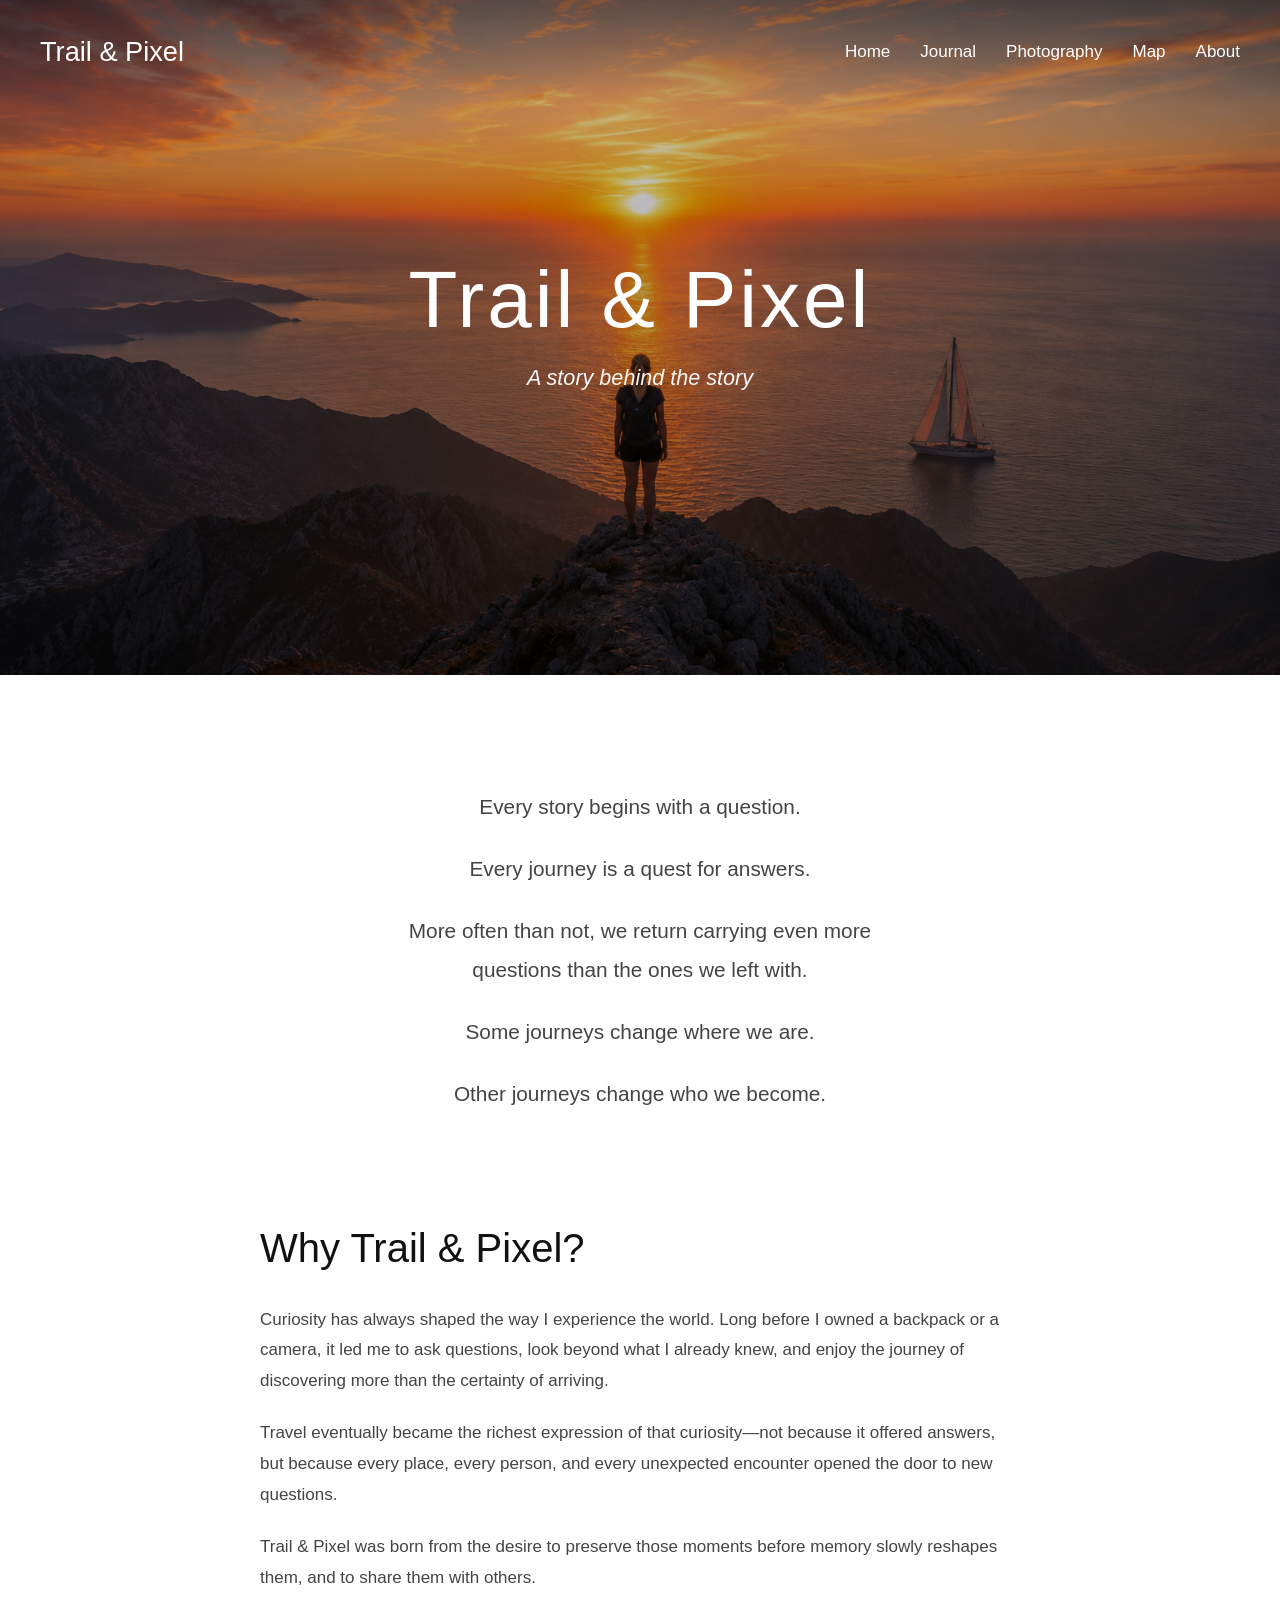
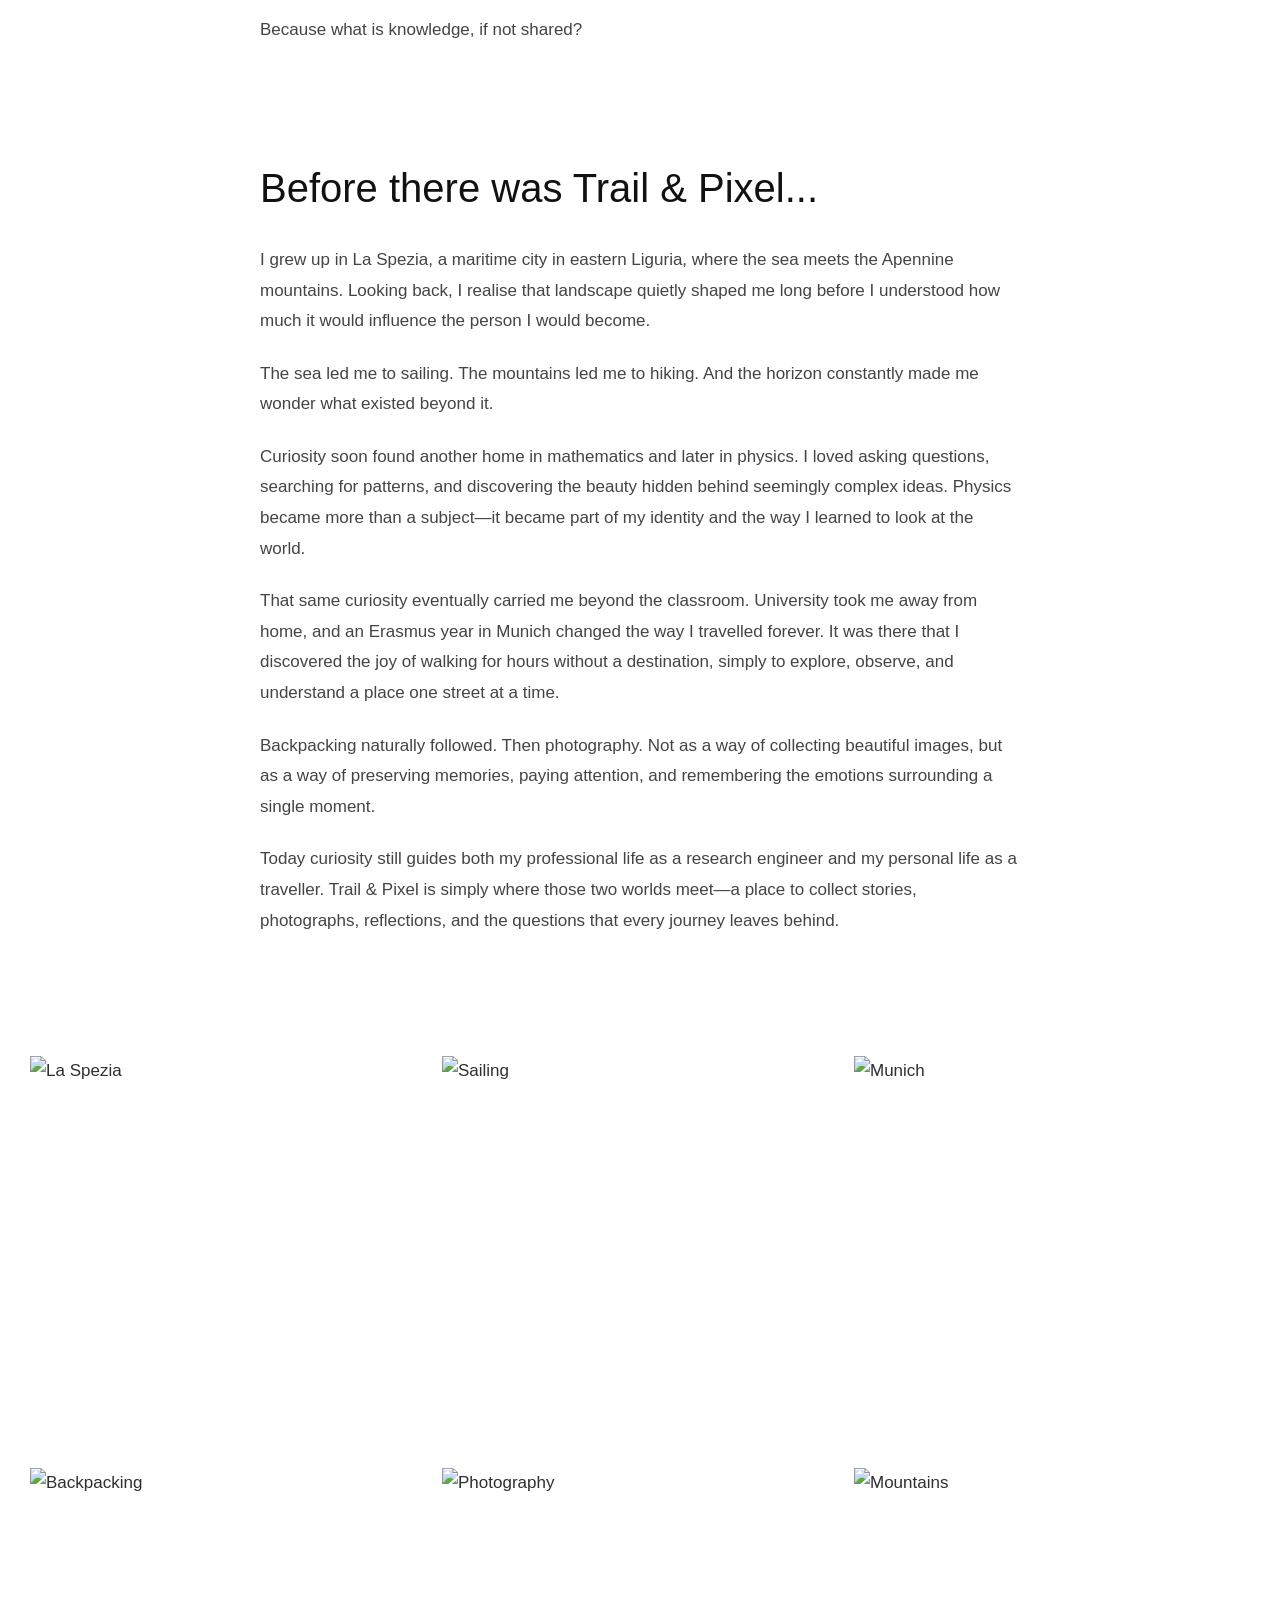
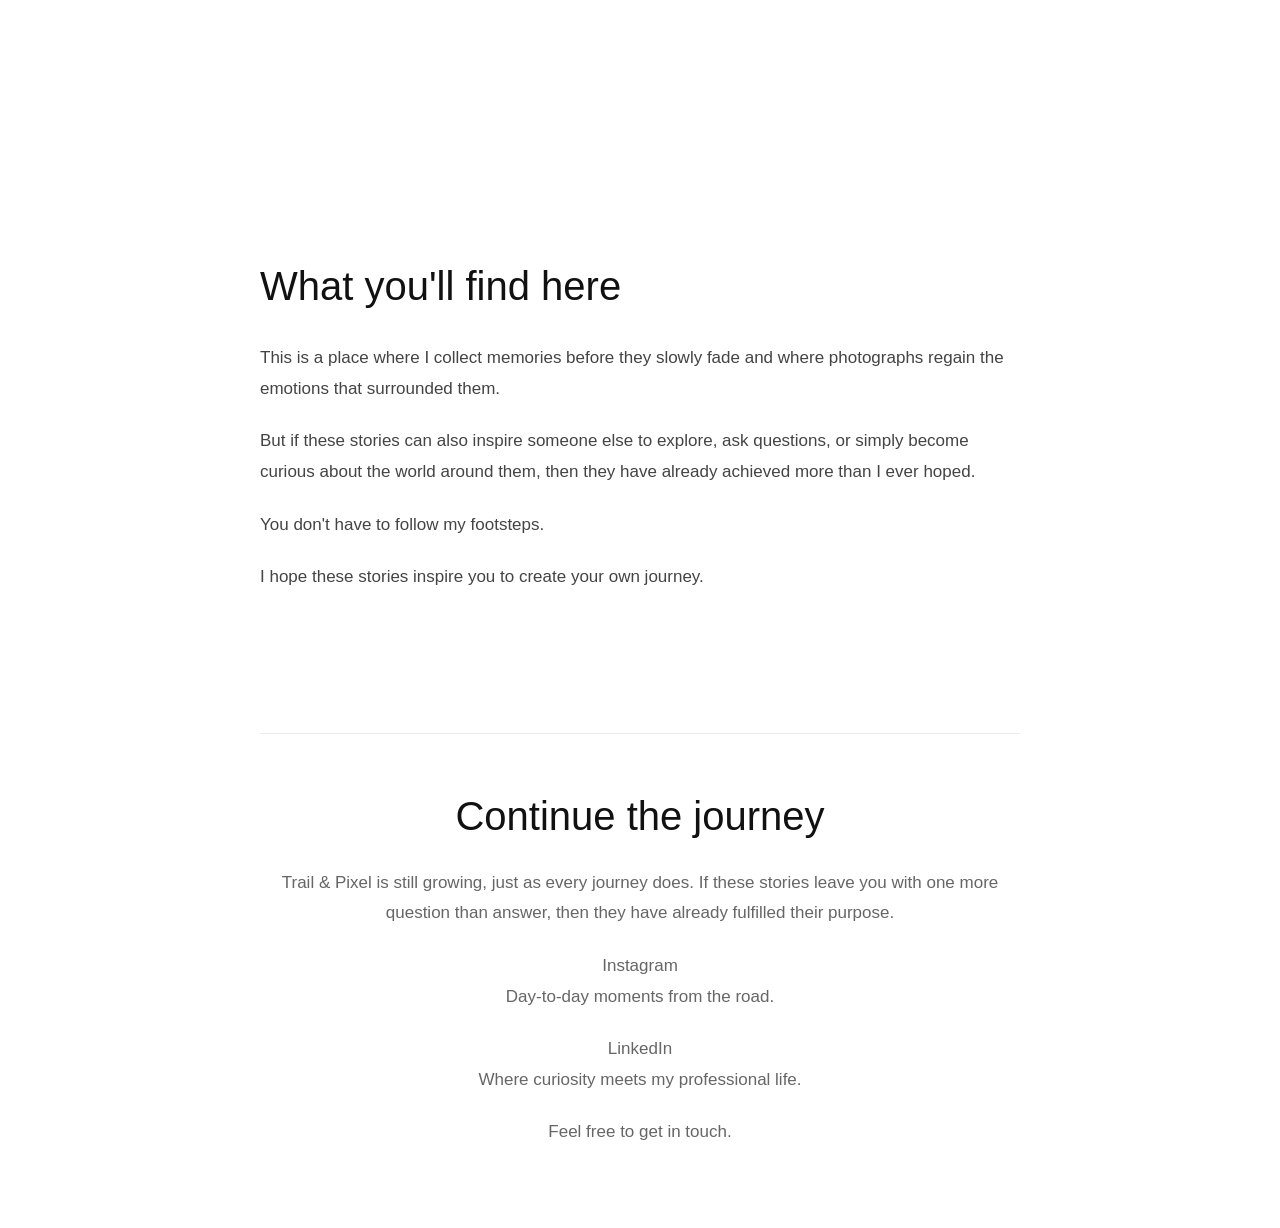
==== commit d64fc2fd: "Update about.html" ====
--- a/about.html
+++ b/about.html
@@ -53,7 +53,7 @@
         <h1>Trail & Pixel</h1>
 
         <p class="subtitle">
-            The story behind every story.
+            A story behind the story
         </p>
 
     </div>
@@ -76,7 +76,7 @@
 
 <p>Some journeys change where we are.</p>
 
-<p>The journeys that stay with us change who we become.</p>
+<p>Other journeys change who we become.</p>
 
 </section>
 
